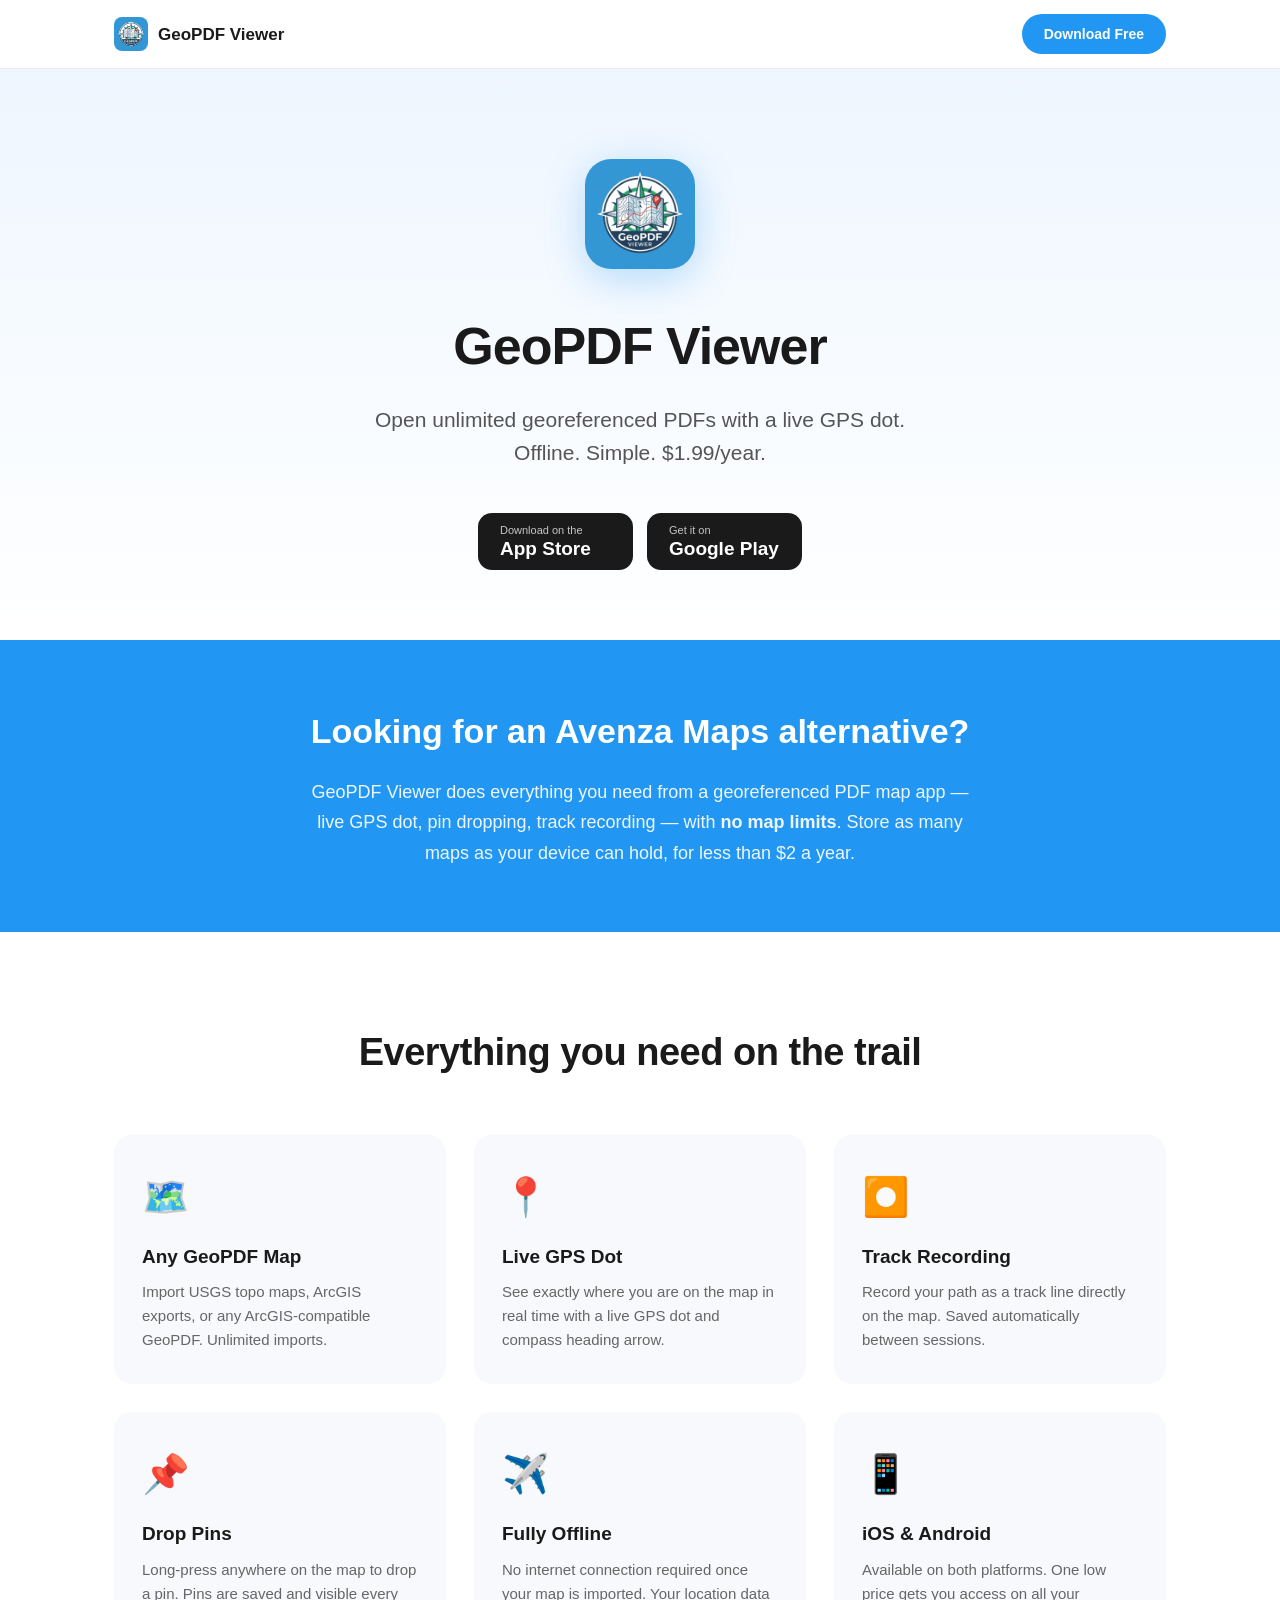
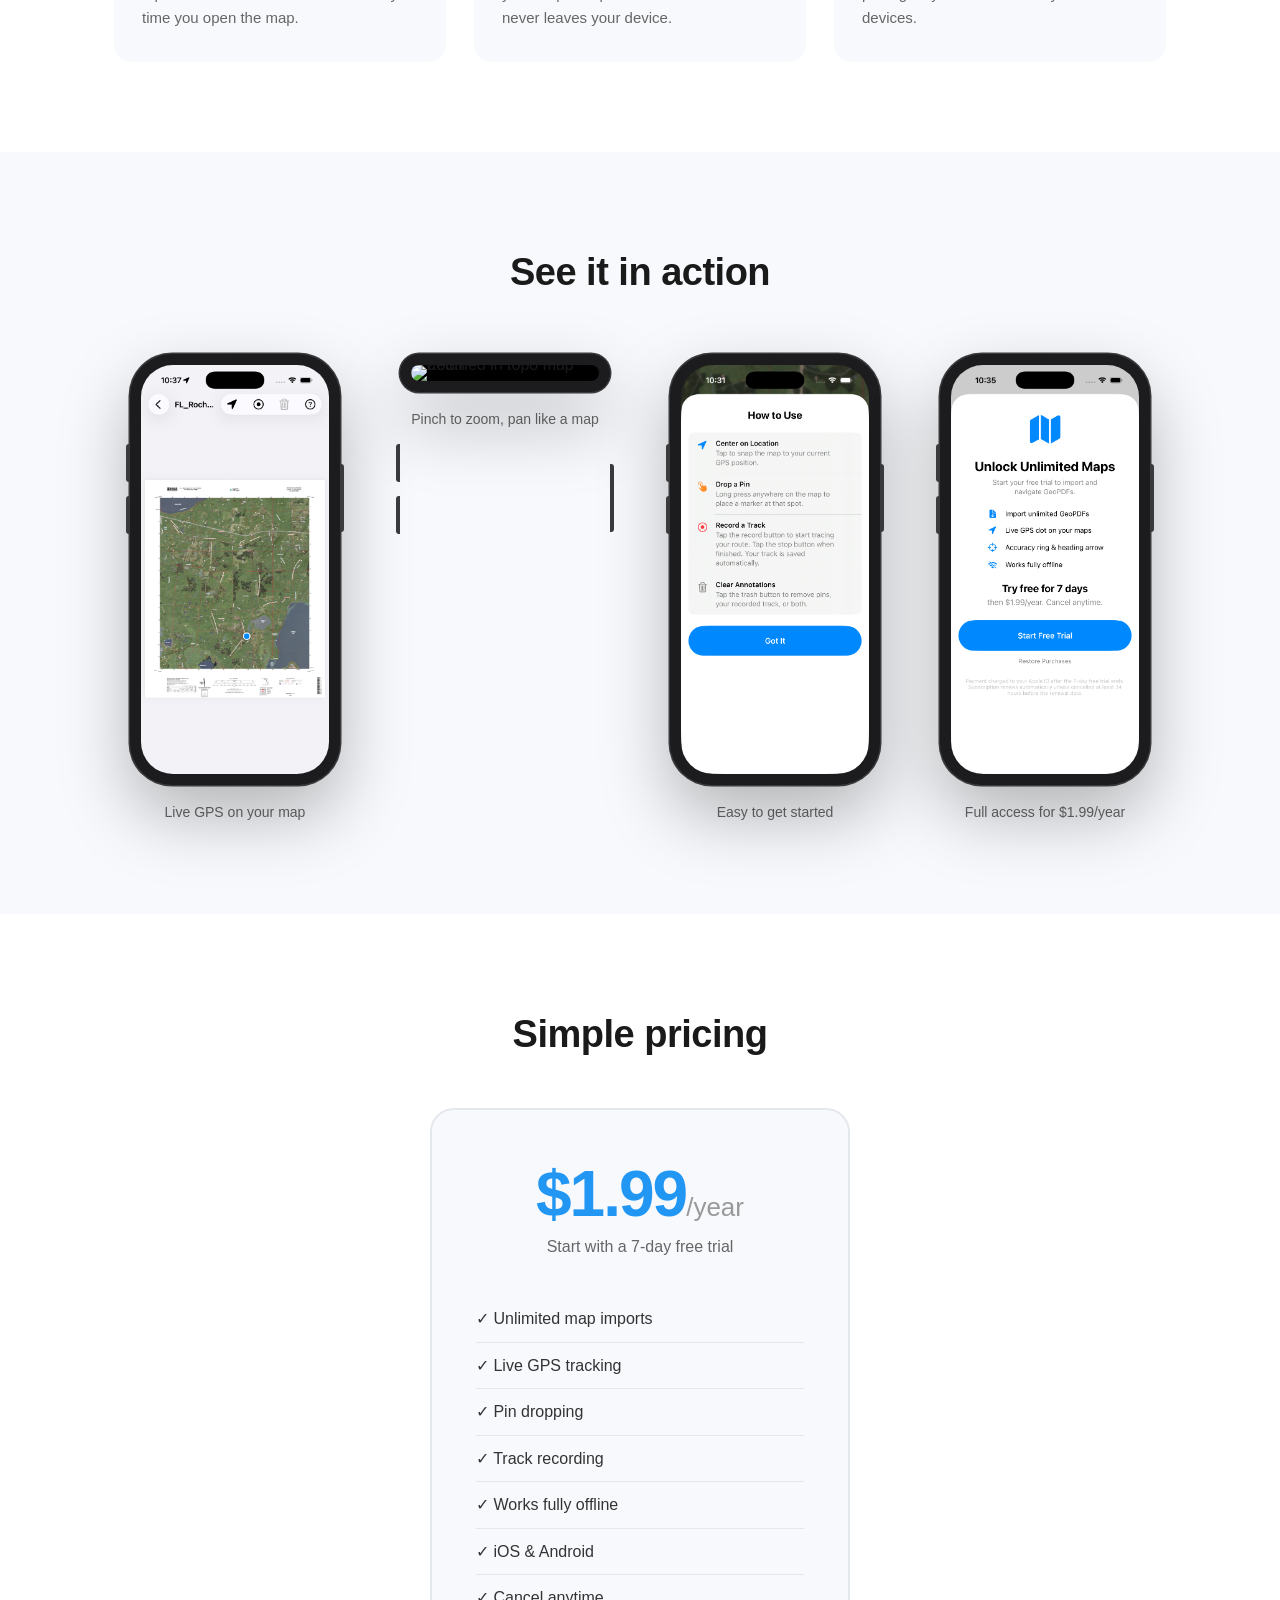
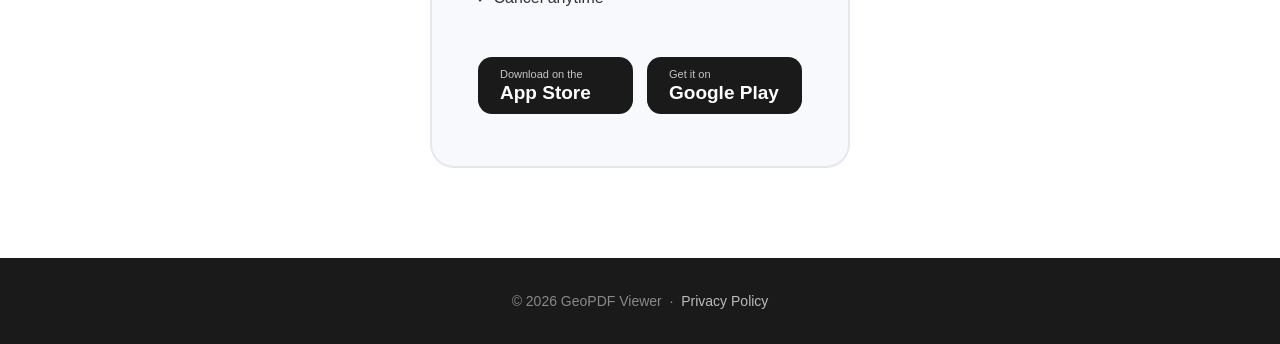
==== index.html @ 60905b90 "Add files via upload" ====
<!DOCTYPE html>
<html lang="en">
<head>
    <meta charset="UTF-8">
    <meta name="viewport" content="width=device-width, initial-scale=1.0">
    <title>GeoPDF Viewer — Offline Topo Maps with Live GPS</title>
    <meta name="description" content="GeoPDF Viewer lets you open any georeferenced PDF with a live GPS dot, pin dropping, and track recording. The best Avenza Maps alternative for iOS and Android. $1.99/year.">
    <meta name="keywords" content="GeoPDF viewer, Avenza replacement, Avenza Maps alternative, offline topo map app, USGS topo GPS, georeferenced PDF iOS Android">
    <link rel="icon" type="image/png" href="images/GeoPDFlogo.png">
    <link rel="stylesheet" href="style.css">
</head>
<body>

    <!-- NAV -->
    <nav>
        <div class="nav-inner">
            <div class="nav-logo">
                <img src="images/GeoPDFlogo.png" alt="GeoPDF Viewer">
                <span>GeoPDF Viewer</span>
            </div>
            <a href="#download" class="nav-cta">Download Free</a>
        </div>
    </nav>

    <!-- HERO -->
    <section class="hero">
        <div class="container">
            <img src="images/GeoPDFlogo.png" alt="GeoPDF Viewer App Icon" class="hero-icon">
            <h1>GeoPDF Viewer</h1>
            <p class="hero-subtitle">Open unlimited georeferenced PDFs with a live GPS dot.<br>Offline. Simple. $1.99/year.</p>
            <div class="download-buttons" id="download">
                <a href="#" class="store-btn">
                    <span class="store-label">Download on the</span>
                    <span class="store-name">App Store</span>
                </a>
                <a href="#" class="store-btn">
                    <span class="store-label">Get it on</span>
                    <span class="store-name">Google Play</span>
                </a>
            </div>
        </div>
    </section>

    <!-- AVENZA CALLOUT (SEO) -->
    <section class="callout">
        <div class="container">
            <h2>Looking for an Avenza Maps alternative?</h2>
            <p>GeoPDF Viewer does everything you need from a georeferenced PDF map app — live GPS dot, pin dropping, track recording — with <strong>no map limits</strong>. Store as many maps as your device can hold, for less than $2 a year.</p>
        </div>
    </section>

    <!-- FEATURES -->
    <section class="features">
        <div class="container">
            <h2>Everything you need on the trail</h2>
            <div class="features-grid">
                <div class="feature">
                    <div class="feature-icon">🗺️</div>
                    <h3>Any GeoPDF Map</h3>
                    <p>Import USGS topo maps, ArcGIS exports, or any ArcGIS-compatible GeoPDF. Unlimited imports.</p>
                </div>
                <div class="feature">
                    <div class="feature-icon">📍</div>
                    <h3>Live GPS Dot</h3>
                    <p>See exactly where you are on the map in real time with a live GPS dot and compass heading arrow.</p>
                </div>
                <div class="feature">
                    <div class="feature-icon">⏺️</div>
                    <h3>Track Recording</h3>
                    <p>Record your path as a track line directly on the map. Saved automatically between sessions.</p>
                </div>
                <div class="feature">
                    <div class="feature-icon">📌</div>
                    <h3>Drop Pins</h3>
                    <p>Long-press anywhere on the map to drop a pin. Pins are saved and visible every time you open the map.</p>
                </div>
                <div class="feature">
                    <div class="feature-icon">✈️</div>
                    <h3>Fully Offline</h3>
                    <p>No internet connection required once your map is imported. Your location data never leaves your device.</p>
                </div>
                <div class="feature">
                    <div class="feature-icon">📱</div>
                    <h3>iOS &amp; Android</h3>
                    <p>Available on both platforms. One low price gets you access on all your devices.</p>
                </div>
            </div>
        </div>
    </section>

    <!-- SCREENSHOTS -->
    <section class="screenshots">
        <div class="container">
            <h2>See it in action</h2>
            <div class="screenshots-grid">
                <div class="screenshot-item">
                    <div class="iphone-frame">
                        <div class="iphone-screen">
                            <img src="images/screenshot-map.png" alt="Georeferenced PDF map with live GPS dot">
                        </div>
                    </div>
                    <p class="caption">Live GPS on your map</p>
                </div>
                <div class="screenshot-item">
                    <div class="iphone-frame">
                        <div class="iphone-screen">
                            <img src="images/screenshot-zoom.png" alt="Zoomed in topo map detail">
                        </div>
                    </div>
                    <p class="caption">Pinch to zoom, pan like a map</p>
                </div>
                <div class="screenshot-item">
                    <div class="iphone-frame">
                        <div class="iphone-screen">
                            <img src="images/screenshot-tutorial.png" alt="App tutorial screen">
                        </div>
                    </div>
                    <p class="caption">Easy to get started</p>
                </div>
                <div class="screenshot-item">
                    <div class="iphone-frame">
                        <div class="iphone-screen">
                            <img src="images/screenshot-paywall.png" alt="Subscription screen showing $1.99 per year">
                        </div>
                    </div>
                    <p class="caption">Full access for $1.99/year</p>
                </div>
            </div>
        </div>
    </section>

    <!-- PRICING -->
    <section class="pricing">
        <div class="container">
            <h2>Simple pricing</h2>
            <div class="pricing-card">
                <div class="pricing-amount">$1.99<span>/year</span></div>
                <p class="pricing-trial">Start with a 7-day free trial</p>
                <ul class="pricing-list">
                    <li>✓ Unlimited map imports</li>
                    <li>✓ Live GPS tracking</li>
                    <li>✓ Pin dropping</li>
                    <li>✓ Track recording</li>
                    <li>✓ Works fully offline</li>
                    <li>✓ iOS &amp; Android</li>
                    <li>✓ Cancel anytime</li>
                </ul>
                <div class="download-buttons">
                    <a href="#" class="store-btn">
                        <span class="store-label">Download on the</span>
                        <span class="store-name">App Store</span>
                    </a>
                    <a href="#" class="store-btn">
                        <span class="store-label">Get it on</span>
                        <span class="store-name">Google Play</span>
                    </a>
                </div>
            </div>
        </div>
    </section>

    <!-- FOOTER -->
    <footer>
        <div class="container">
            <p>© 2026 GeoPDF Viewer &nbsp;·&nbsp; <a href="#">Privacy Policy</a></p>
        </div>
    </footer>

</body>
</html>
---- style.css ----
/* ── Reset ── */
*, *::before, *::after { margin: 0; padding: 0; box-sizing: border-box; }

body {
    font-family: -apple-system, BlinkMacSystemFont, 'Segoe UI', Roboto, sans-serif;
    color: #1a1a1a;
    background: #fff;
    line-height: 1.6;
}

.container {
    max-width: 1100px;
    margin: 0 auto;
    padding: 0 24px;
}

/* ── Nav ── */
nav {
    position: sticky;
    top: 0;
    background: rgba(255,255,255,0.92);
    backdrop-filter: blur(12px);
    -webkit-backdrop-filter: blur(12px);
    border-bottom: 1px solid #eee;
    z-index: 100;
    padding: 14px 0;
}

.nav-inner {
    max-width: 1100px;
    margin: 0 auto;
    padding: 0 24px;
    display: flex;
    align-items: center;
    justify-content: space-between;
}

.nav-logo {
    display: flex;
    align-items: center;
    gap: 10px;
    font-weight: 700;
    font-size: 17px;
    text-decoration: none;
    color: #1a1a1a;
}

.nav-logo img {
    width: 34px;
    height: 34px;
    border-radius: 8px;
}

.nav-cta {
    background: #2196F3;
    color: #fff;
    padding: 9px 22px;
    border-radius: 22px;
    text-decoration: none;
    font-weight: 600;
    font-size: 14px;
    transition: background 0.2s;
}

.nav-cta:hover { background: #1976D2; }

/* ── Hero ── */
.hero {
    text-align: center;
    padding: 90px 24px 70px;
    background: linear-gradient(180deg, #eef6ff 0%, #fff 100%);
}

.hero-icon {
    width: 110px;
    height: 110px;
    border-radius: 26px;
    box-shadow: 0 10px 40px rgba(33,150,243,0.3);
    margin-bottom: 28px;
}

.hero h1 {
    font-size: 52px;
    font-weight: 800;
    letter-spacing: -1px;
    margin-bottom: 16px;
}

.hero-subtitle {
    font-size: 21px;
    color: #555;
    margin-bottom: 44px;
    line-height: 1.55;
}

/* ── Download Buttons ── */
.download-buttons {
    display: flex;
    gap: 14px;
    justify-content: center;
    flex-wrap: wrap;
}

.store-btn {
    display: flex;
    flex-direction: column;
    align-items: flex-start;
    background: #1a1a1a;
    color: #fff;
    padding: 12px 22px;
    border-radius: 14px;
    text-decoration: none;
    min-width: 155px;
    transition: transform 0.2s, box-shadow 0.2s;
}

.store-btn:hover {
    transform: translateY(-3px);
    box-shadow: 0 10px 24px rgba(0,0,0,0.22);
}

.store-label {
    font-size: 11px;
    opacity: 0.75;
    line-height: 1;
    margin-bottom: 3px;
}

.store-name {
    font-size: 19px;
    font-weight: 700;
    line-height: 1;
}

/* ── Callout (Avenza SEO) ── */
.callout {
    background: #2196F3;
    color: #fff;
    padding: 64px 24px;
    text-align: center;
}

.callout h2 {
    font-size: 34px;
    font-weight: 700;
    margin-bottom: 18px;
}

.callout p {
    font-size: 18px;
    max-width: 680px;
    margin: 0 auto;
    opacity: 0.92;
    line-height: 1.7;
}

/* ── Features ── */
.features {
    padding: 90px 24px;
}

.features h2 {
    text-align: center;
    font-size: 38px;
    font-weight: 700;
    margin-bottom: 52px;
    letter-spacing: -0.5px;
}

.features-grid {
    display: grid;
    grid-template-columns: repeat(auto-fit, minmax(290px, 1fr));
    gap: 28px;
}

.feature {
    padding: 32px 28px;
    border-radius: 18px;
    background: #f7f9fc;
    transition: transform 0.2s;
}

.feature:hover { transform: translateY(-4px); }

.feature-icon {
    font-size: 38px;
    margin-bottom: 14px;
}

.feature h3 {
    font-size: 19px;
    font-weight: 700;
    margin-bottom: 8px;
}

.feature p {
    color: #666;
    font-size: 15px;
    line-height: 1.6;
}

/* ── Screenshots ── */
.screenshots {
    padding: 90px 24px;
    background: #f7f9fc;
}

.screenshots h2 {
    text-align: center;
    font-size: 38px;
    font-weight: 700;
    margin-bottom: 52px;
    letter-spacing: -0.5px;
}

.screenshots-grid {
    display: grid;
    grid-template-columns: repeat(4, 1fr);
    gap: 28px;
    align-items: start;
    justify-items: center;
}

.screenshot-item {
    display: flex;
    flex-direction: column;
    align-items: center;
    gap: 16px;
}

/* iPhone frame */
.iphone-frame {
    width: 100%;
    max-width: 210px;
    background: #1c1c1e;
    border-radius: 42px;
    padding: 11px;
    box-shadow:
        0 0 0 1.5px #3a3a3c,
        0 30px 70px rgba(0,0,0,0.28);
    position: relative;
}

/* power button */
.iphone-frame::before {
    content: '';
    position: absolute;
    right: -4px;
    top: 110px;
    width: 4px;
    height: 68px;
    background: #3a3a3c;
    border-radius: 0 3px 3px 0;
}

/* volume buttons */
.iphone-frame::after {
    content: '';
    position: absolute;
    left: -4px;
    top: 90px;
    width: 4px;
    height: 38px;
    background: #3a3a3c;
    border-radius: 3px 0 0 3px;
    box-shadow: 0 52px 0 #3a3a3c;
}

.iphone-screen {
    border-radius: 32px;
    overflow: hidden;
    background: #000;
    line-height: 0;
}

.iphone-screen img {
    width: 100%;
    height: auto;
    display: block;
}

.caption {
    font-size: 14px;
    color: #666;
    font-weight: 500;
    text-align: center;
}

/* ── Pricing ── */
.pricing {
    padding: 90px 24px;
    text-align: center;
}

.pricing h2 {
    font-size: 38px;
    font-weight: 700;
    margin-bottom: 44px;
    letter-spacing: -0.5px;
}

.pricing-card {
    max-width: 420px;
    margin: 0 auto;
    background: #f7f9fc;
    border-radius: 24px;
    padding: 52px 44px;
    border: 2px solid #e4e8ed;
}

.pricing-amount {
    font-size: 64px;
    font-weight: 800;
    color: #2196F3;
    letter-spacing: -2px;
    line-height: 1;
    margin-bottom: 8px;
}

.pricing-amount span {
    font-size: 26px;
    color: #999;
    font-weight: 400;
    letter-spacing: 0;
}

.pricing-trial {
    color: #666;
    font-size: 16px;
    margin-bottom: 36px;
}

.pricing-list {
    list-style: none;
    text-align: left;
    margin-bottom: 36px;
}

.pricing-list li {
    padding: 10px 0;
    border-bottom: 1px solid #e4e8ed;
    font-size: 16px;
    color: #333;
}

.pricing-list li:last-child { border-bottom: none; }

/* ── Footer ── */
footer {
    background: #1a1a1a;
    color: #888;
    padding: 32px 24px;
    text-align: center;
    font-size: 14px;
}

footer a {
    color: #bbb;
    text-decoration: none;
}

footer a:hover { color: #fff; }

/* ── Responsive ── */
@media (max-width: 900px) {
    .screenshots-grid {
        grid-template-columns: repeat(2, 1fr);
    }
}

@media (max-width: 600px) {
    .hero h1 { font-size: 38px; }
    .hero-subtitle { font-size: 17px; }
    .callout h2 { font-size: 26px; }
    .callout p { font-size: 16px; }
    .features h2, .screenshots h2, .pricing h2 { font-size: 30px; }
    .screenshots-grid { grid-template-columns: repeat(2, 1fr); gap: 16px; }
    .iphone-frame { border-radius: 32px; padding: 9px; }
    .iphone-screen { border-radius: 24px; }
    .pricing-card { padding: 40px 28px; }
}
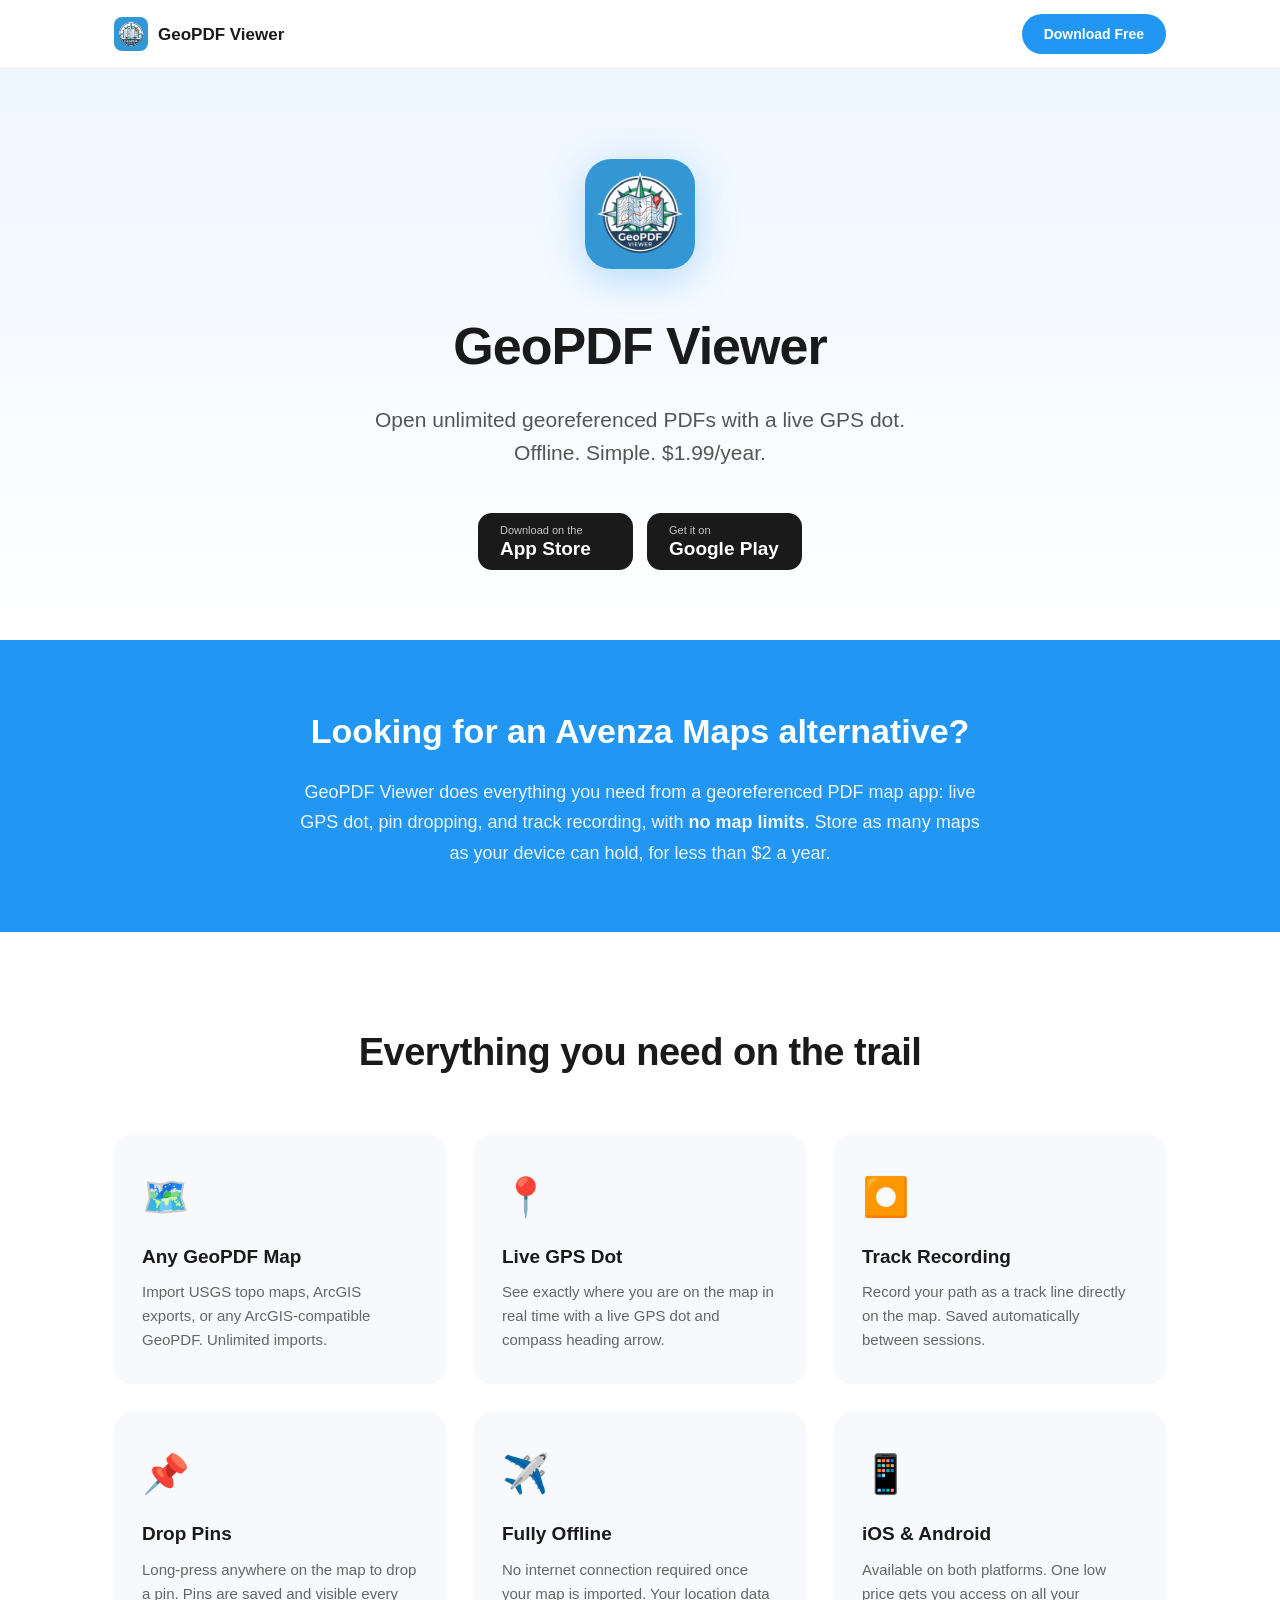
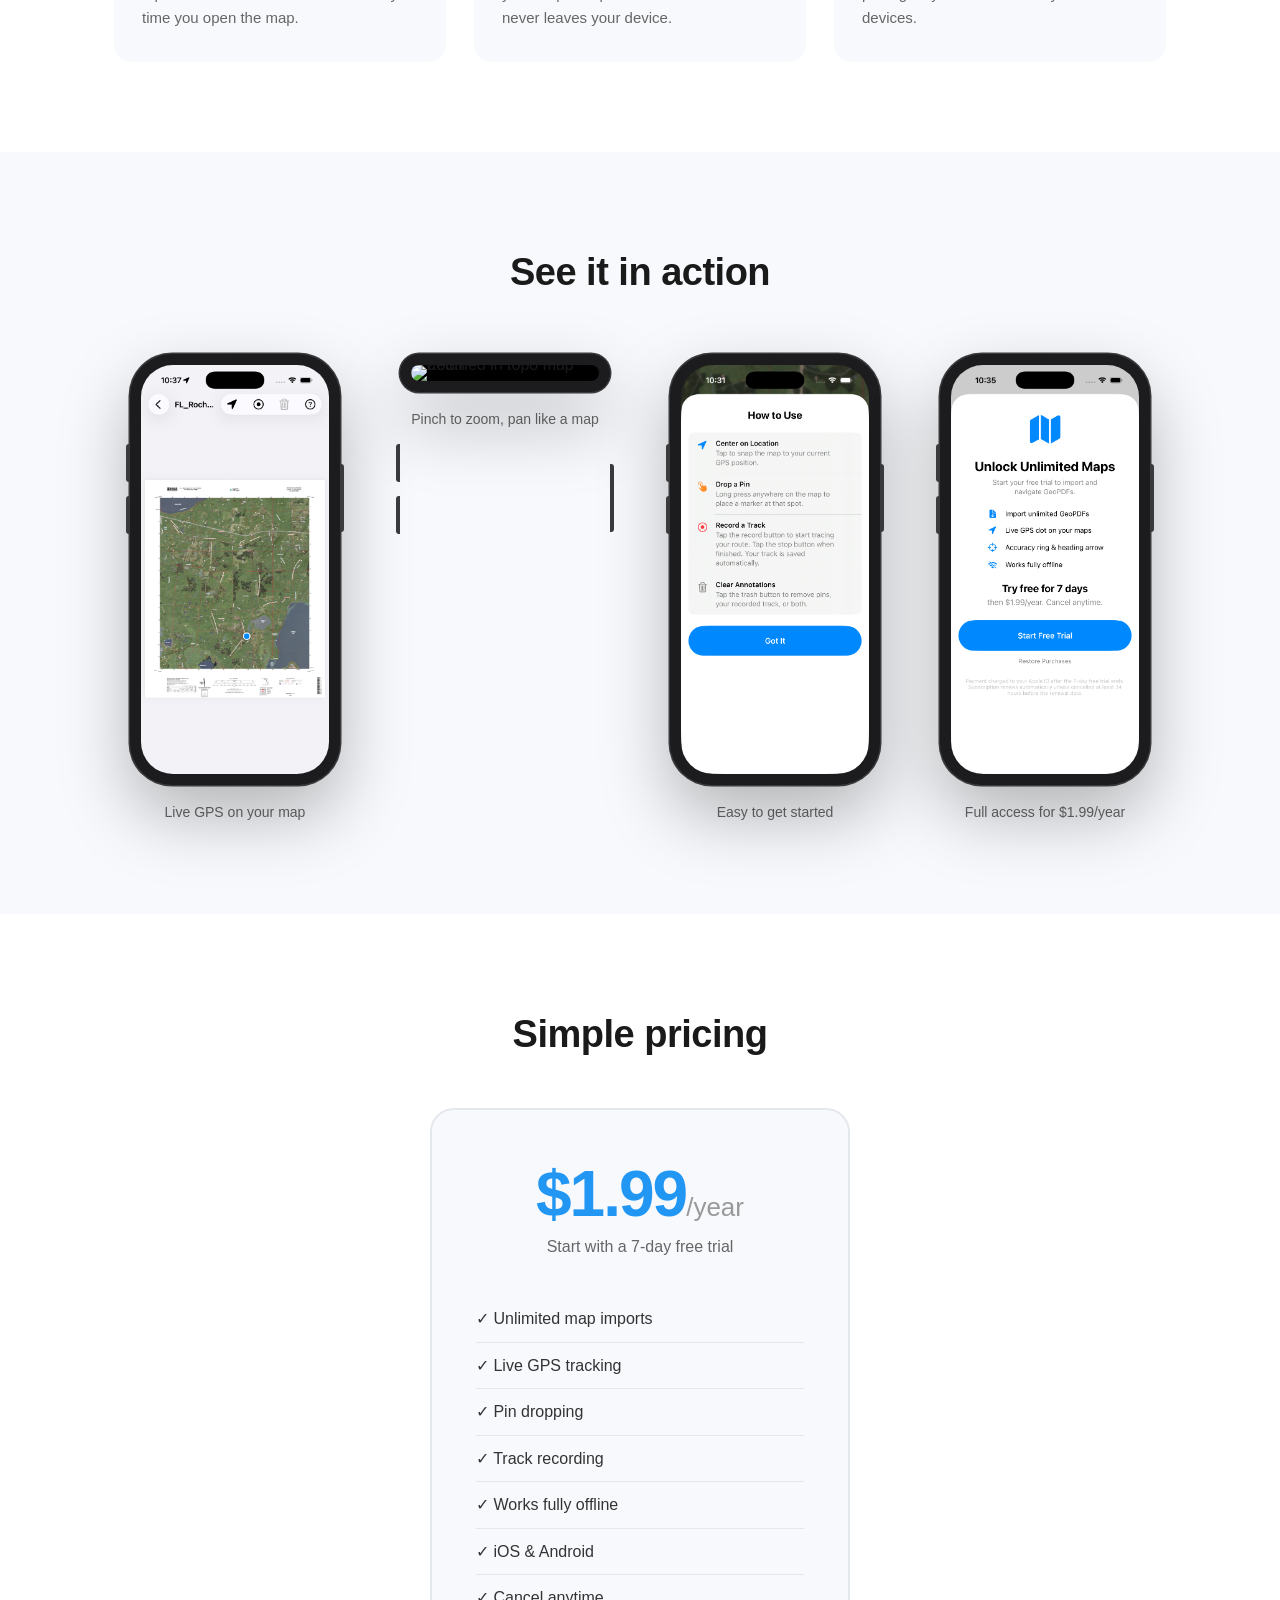
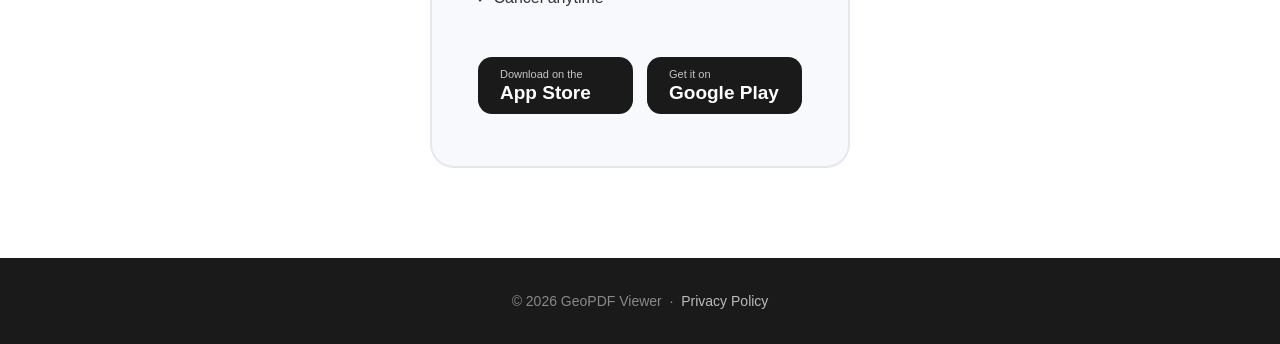
==== commit 2a369d7a: "Add files via upload" ====
--- a/index.html
+++ b/index.html
@@ -3,7 +3,7 @@
 <head>
     <meta charset="UTF-8">
     <meta name="viewport" content="width=device-width, initial-scale=1.0">
-    <title>GeoPDF Viewer — Offline Topo Maps with Live GPS</title>
+    <title>GeoPDF Viewer: Offline Topo Maps with Live GPS</title>
     <meta name="description" content="GeoPDF Viewer lets you open any georeferenced PDF with a live GPS dot, pin dropping, and track recording. The best Avenza Maps alternative for iOS and Android. $1.99/year.">
     <meta name="keywords" content="GeoPDF viewer, Avenza replacement, Avenza Maps alternative, offline topo map app, USGS topo GPS, georeferenced PDF iOS Android">
     <link rel="icon" type="image/png" href="images/GeoPDFlogo.png">
@@ -45,7 +45,7 @@
     <section class="callout">
         <div class="container">
             <h2>Looking for an Avenza Maps alternative?</h2>
-            <p>GeoPDF Viewer does everything you need from a georeferenced PDF map app — live GPS dot, pin dropping, track recording — with <strong>no map limits</strong>. Store as many maps as your device can hold, for less than $2 a year.</p>
+            <p>GeoPDF Viewer does everything you need from a georeferenced PDF map app: live GPS dot, pin dropping, and track recording, with <strong>no map limits</strong>. Store as many maps as your device can hold, for less than $2 a year.</p>
         </div>
     </section>
 
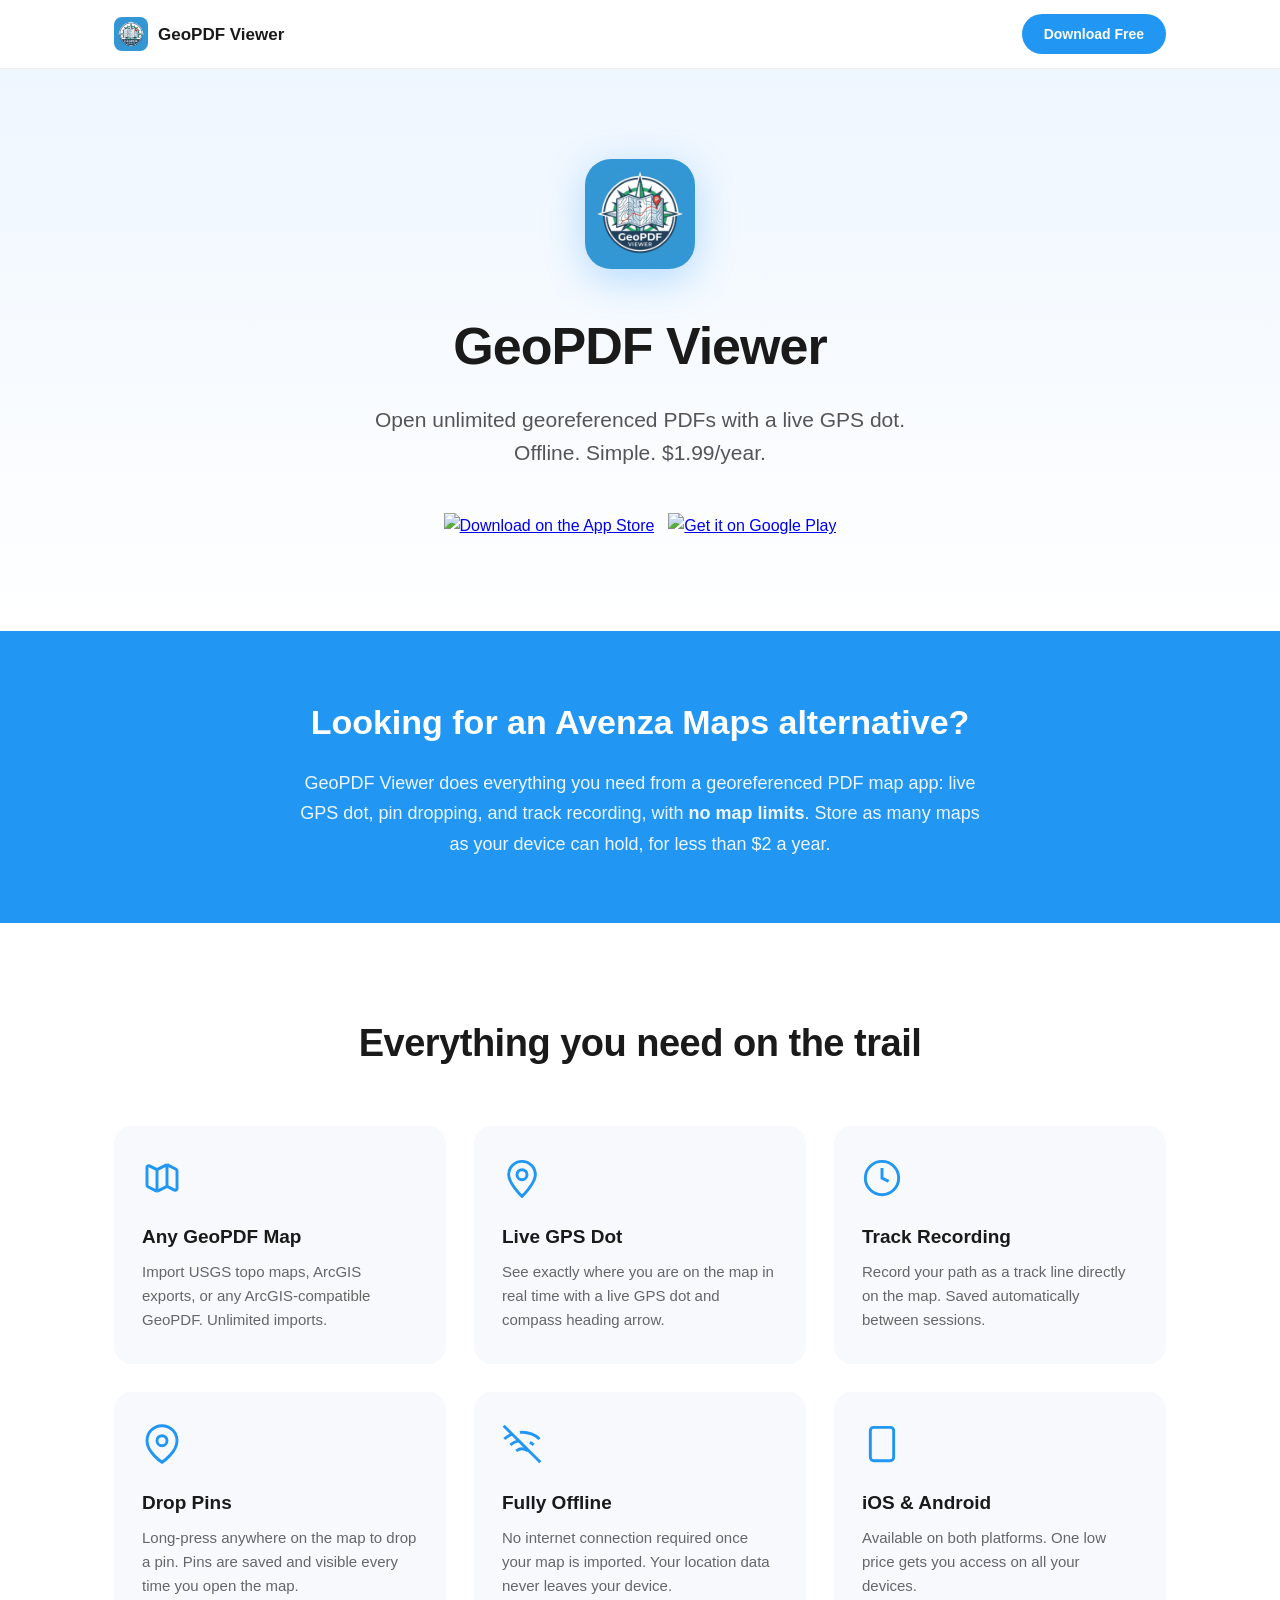
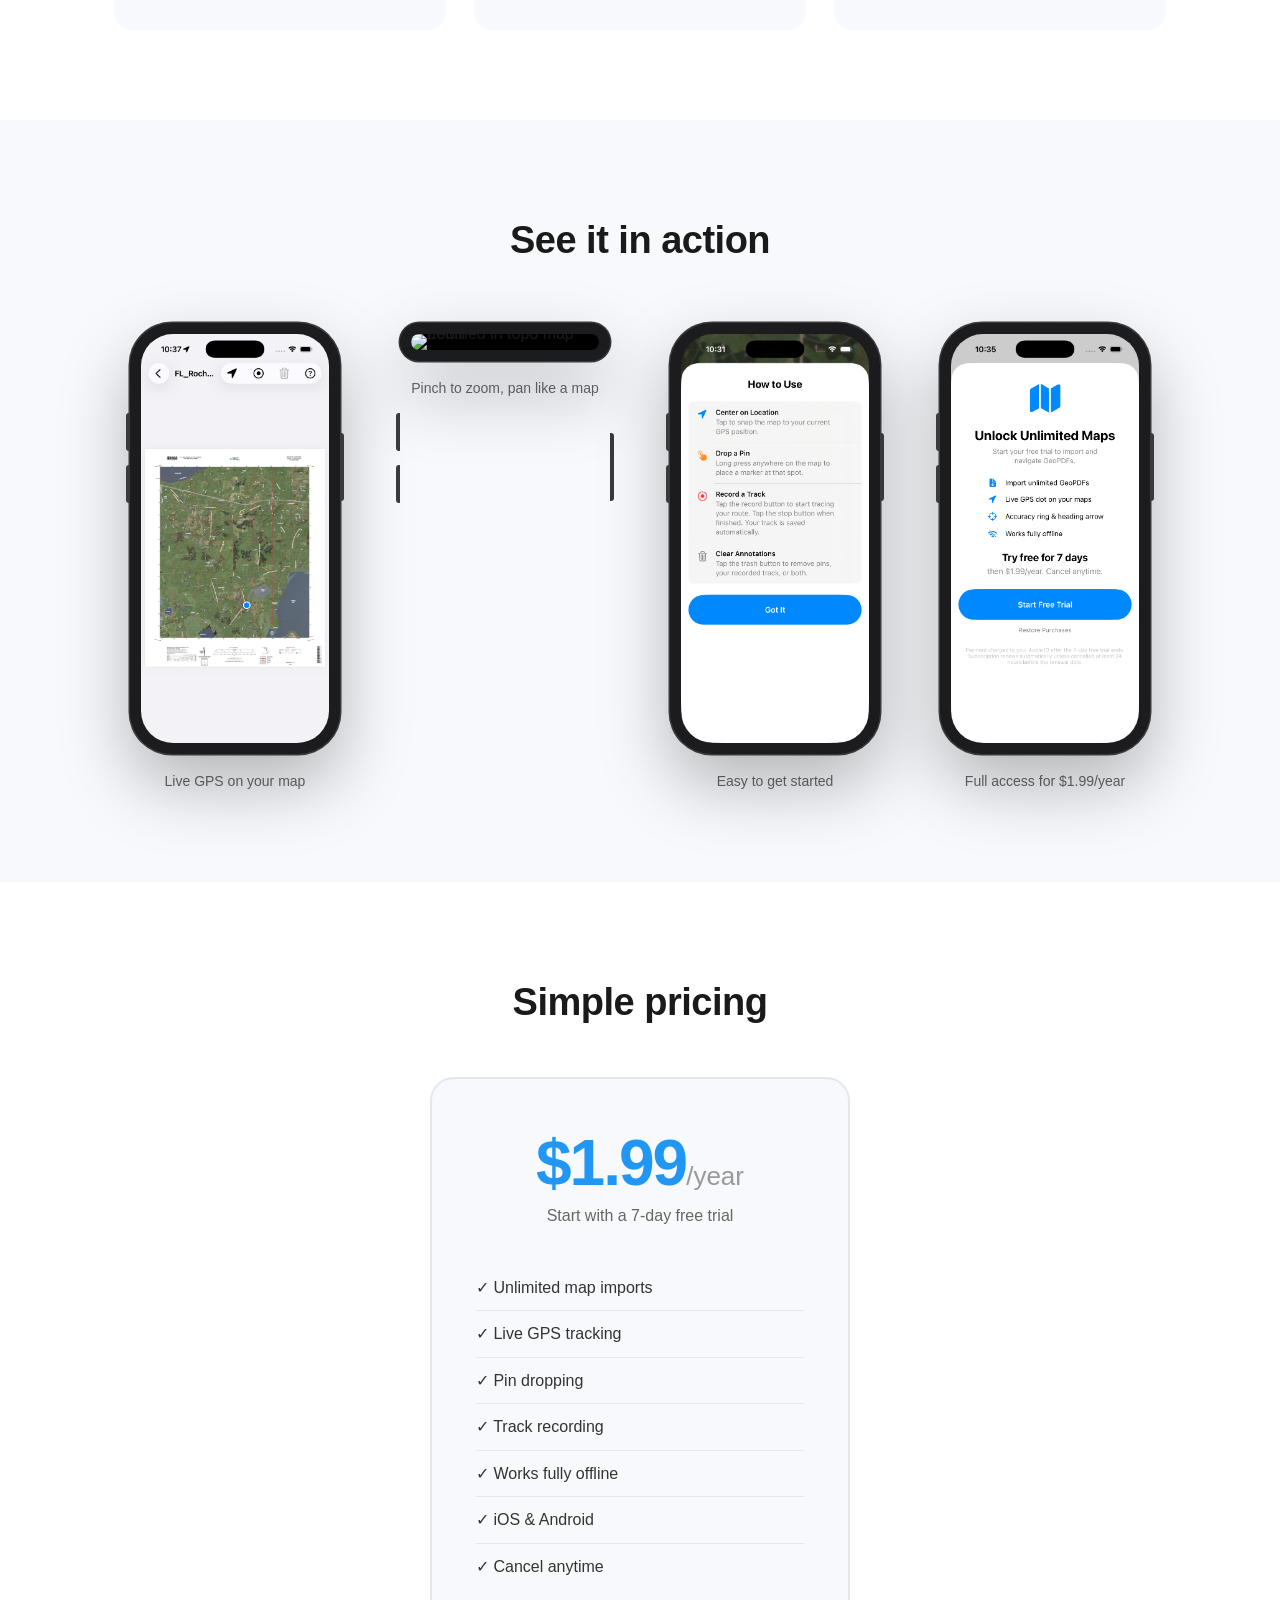
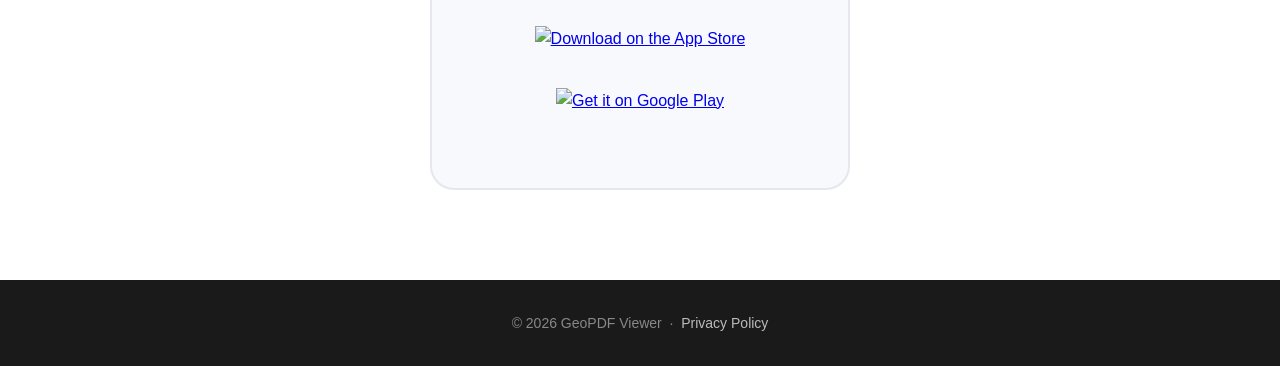
==== commit 124c6573: "Add files via upload" ====
--- a/index.html
+++ b/index.html
@@ -7,6 +7,11 @@
     <meta name="description" content="GeoPDF Viewer lets you open any georeferenced PDF with a live GPS dot, pin dropping, and track recording. The best Avenza Maps alternative for iOS and Android. $1.99/year.">
     <meta name="keywords" content="GeoPDF viewer, Avenza replacement, Avenza Maps alternative, offline topo map app, USGS topo GPS, georeferenced PDF iOS Android">
     <link rel="icon" type="image/png" href="images/GeoPDFlogo.png">
+    <meta property="og:title" content="GeoPDF Viewer">
+    <meta property="og:description" content="Offline topo maps with live GPS. Unlimited maps. $1.99/year.">
+    <meta property="og:image" content="https://www.geopdfviewer.com/images/GeoPDFlogo.png">
+    <meta property="og:url" content="https://www.geopdfviewer.com">
+    <meta property="og:type" content="website">
     <link rel="stylesheet" href="style.css">
 </head>
 <body>
@@ -28,14 +33,12 @@
             <img src="images/GeoPDFlogo.png" alt="GeoPDF Viewer App Icon" class="hero-icon">
             <h1>GeoPDF Viewer</h1>
             <p class="hero-subtitle">Open unlimited georeferenced PDFs with a live GPS dot.<br>Offline. Simple. $1.99/year.</p>
-            <div class="download-buttons" id="download">
-                <a href="#" class="store-btn">
-                    <span class="store-label">Download on the</span>
-                    <span class="store-name">App Store</span>
+            <div class="download-buttons">
+                <a href="#" class="badge-btn">
+                    <img src="https://developer.apple.com/assets/elements/badges/download-on-the-app-store.svg" alt="Download on the App Store" height="48">
                 </a>
-                <a href="#" class="store-btn">
-                    <span class="store-label">Get it on</span>
-                    <span class="store-name">Google Play</span>
+                <a href="#" class="badge-btn">
+                    <img src="https://play.google.com/intl/en_us/badges/static/images/badges/en_badge_web_generic.png" alt="Get it on Google Play" height="48">
                 </a>
             </div>
         </div>
@@ -55,32 +58,44 @@
             <h2>Everything you need on the trail</h2>
             <div class="features-grid">
                 <div class="feature">
-                    <div class="feature-icon">🗺️</div>
+                    <div class="feature-icon">
+                        <svg viewBox="0 0 24 24" fill="none" stroke="currentColor" stroke-width="1.75"><path d="M9 20l-5.447-2.724A1 1 0 013 16.382V5.618a1 1 0 011.447-.894L9 7m0 13l6-3m-6 3V7m6 10l4.553 2.276A1 1 0 0021 18.382V7.618a1 1 0 00-.553-.894L15 4m0 13V4m0 0L9 7"/></svg>
+                    </div>
                     <h3>Any GeoPDF Map</h3>
                     <p>Import USGS topo maps, ArcGIS exports, or any ArcGIS-compatible GeoPDF. Unlimited imports.</p>
                 </div>
                 <div class="feature">
-                    <div class="feature-icon">📍</div>
+                    <div class="feature-icon">
+                        <svg viewBox="0 0 24 24" fill="none" stroke="currentColor" stroke-width="1.75"><circle cx="12" cy="10" r="3"/><path d="M12 2a8 8 0 00-8 8c0 5.25 8 13 8 13s8-7.75 8-13a8 8 0 00-8-8z"/></svg>
+                    </div>
                     <h3>Live GPS Dot</h3>
                     <p>See exactly where you are on the map in real time with a live GPS dot and compass heading arrow.</p>
                 </div>
                 <div class="feature">
-                    <div class="feature-icon">⏺️</div>
+                    <div class="feature-icon">
+                        <svg viewBox="0 0 24 24" fill="none" stroke="currentColor" stroke-width="1.75"><circle cx="12" cy="12" r="10"/><polyline points="12 6 12 12 16 14"/></svg>
+                    </div>
                     <h3>Track Recording</h3>
                     <p>Record your path as a track line directly on the map. Saved automatically between sessions.</p>
                 </div>
                 <div class="feature">
-                    <div class="feature-icon">📌</div>
+                    <div class="feature-icon">
+                        <svg viewBox="0 0 24 24" fill="none" stroke="currentColor" stroke-width="1.75"><path d="M21 10c0 7-9 13-9 13S3 17 3 10a9 9 0 0118 0z"/><circle cx="12" cy="10" r="3"/></svg>
+                    </div>
                     <h3>Drop Pins</h3>
                     <p>Long-press anywhere on the map to drop a pin. Pins are saved and visible every time you open the map.</p>
                 </div>
                 <div class="feature">
-                    <div class="feature-icon">✈️</div>
+                    <div class="feature-icon">
+                        <svg viewBox="0 0 24 24" fill="none" stroke="currentColor" stroke-width="1.75"><line x1="1" y1="1" x2="23" y2="23"/><path d="M16.72 11.06A10.94 10.94 0 0119 12.55"/><path d="M5 12.55a10.94 10.94 0 015.17-2.39"/><path d="M10.71 5.05A16 16 0 0122.56 9"/><path d="M1.42 9a15.91 15.91 0 014.7-2.88"/><path d="M8.53 16.11a6 6 0 016.95 0"/><line x1="12" y1="20" x2="12.01" y2="20"/></svg>
+                    </div>
                     <h3>Fully Offline</h3>
                     <p>No internet connection required once your map is imported. Your location data never leaves your device.</p>
                 </div>
                 <div class="feature">
-                    <div class="feature-icon">📱</div>
+                    <div class="feature-icon">
+                        <svg viewBox="0 0 24 24" fill="none" stroke="currentColor" stroke-width="1.75"><rect x="5" y="2" width="14" height="20" rx="2" ry="2"/><line x1="12" y1="18" x2="12.01" y2="18"/></svg>
+                    </div>
                     <h3>iOS &amp; Android</h3>
                     <p>Available on both platforms. One low price gets you access on all your devices.</p>
                 </div>
@@ -130,7 +145,7 @@
     </section>
 
     <!-- PRICING -->
-    <section class="pricing">
+    <section class="pricing" id="download">
         <div class="container">
             <h2>Simple pricing</h2>
             <div class="pricing-card">
@@ -146,13 +161,11 @@
                     <li>✓ Cancel anytime</li>
                 </ul>
                 <div class="download-buttons">
-                    <a href="#" class="store-btn">
-                        <span class="store-label">Download on the</span>
-                        <span class="store-name">App Store</span>
+                    <a href="#" class="badge-btn">
+                        <img src="https://developer.apple.com/assets/elements/badges/download-on-the-app-store.svg" alt="Download on the App Store" height="48">
                     </a>
-                    <a href="#" class="store-btn">
-                        <span class="store-label">Get it on</span>
-                        <span class="store-name">Google Play</span>
+                    <a href="#" class="badge-btn">
+                        <img src="https://play.google.com/intl/en_us/badges/static/images/badges/en_badge_web_generic.png" alt="Get it on Google Play" height="48">
                     </a>
                 </div>
             </div>
--- a/style.css
+++ b/style.css
@@ -101,35 +101,20 @@
     flex-wrap: wrap;
 }
 
-.store-btn {
-    display: flex;
-    flex-direction: column;
-    align-items: flex-start;
-    background: #1a1a1a;
-    color: #fff;
-    padding: 12px 22px;
-    border-radius: 14px;
-    text-decoration: none;
-    min-width: 155px;
-    transition: transform 0.2s, box-shadow 0.2s;
-}
-
-.store-btn:hover {
+.badge-btn {
+    display: inline-block;
+    transition: transform 0.2s, opacity 0.2s;
+}
+
+.badge-btn:hover {
     transform: translateY(-3px);
-    box-shadow: 0 10px 24px rgba(0,0,0,0.22);
-}
-
-.store-label {
-    font-size: 11px;
-    opacity: 0.75;
-    line-height: 1;
-    margin-bottom: 3px;
-}
-
-.store-name {
-    font-size: 19px;
-    font-weight: 700;
-    line-height: 1;
+    opacity: 0.85;
+}
+
+.badge-btn img {
+    display: block;
+    height: 48px;
+    width: auto;
 }
 
 /* ── Callout (Avenza SEO) ── */
@@ -183,8 +168,13 @@
 .feature:hover { transform: translateY(-4px); }
 
 .feature-icon {
-    font-size: 38px;
-    margin-bottom: 14px;
+    margin-bottom: 16px;
+}
+
+.feature-icon svg {
+    width: 40px;
+    height: 40px;
+    color: #2196F3;
 }
 
 .feature h3 {
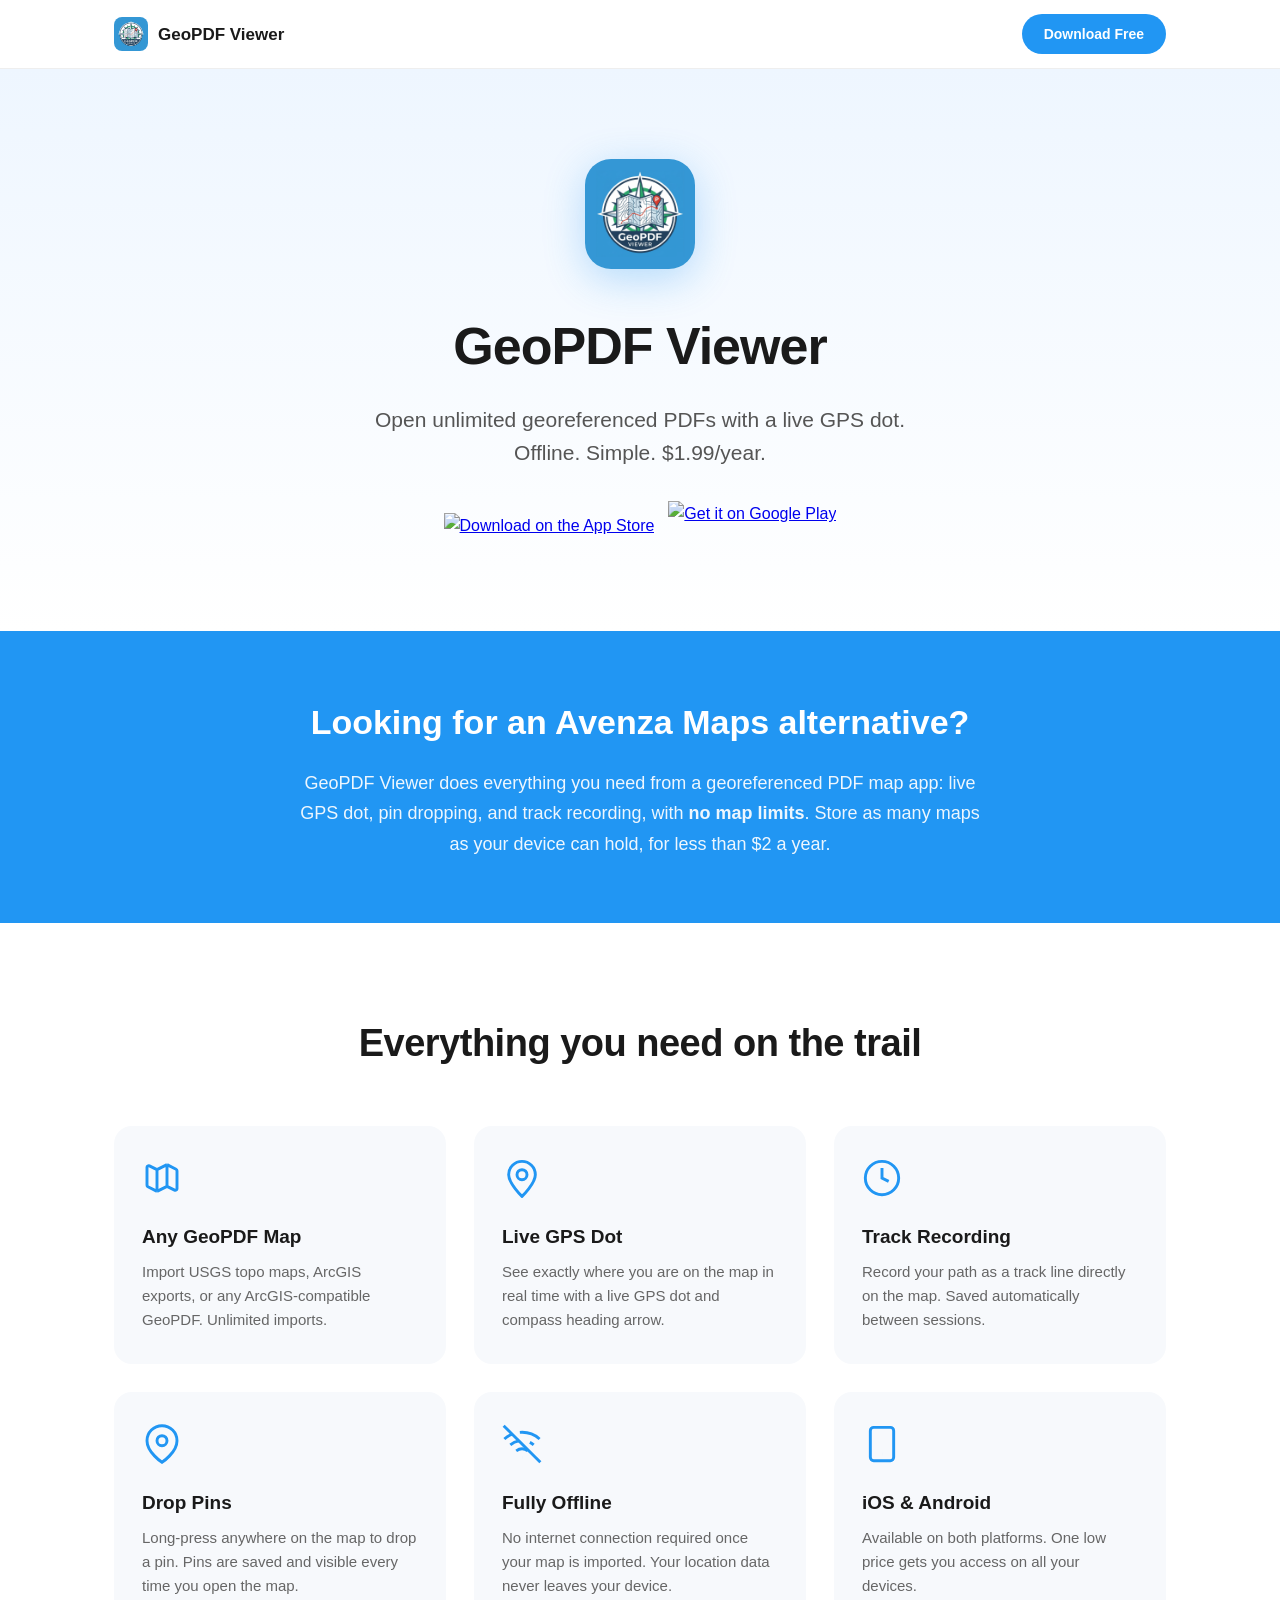
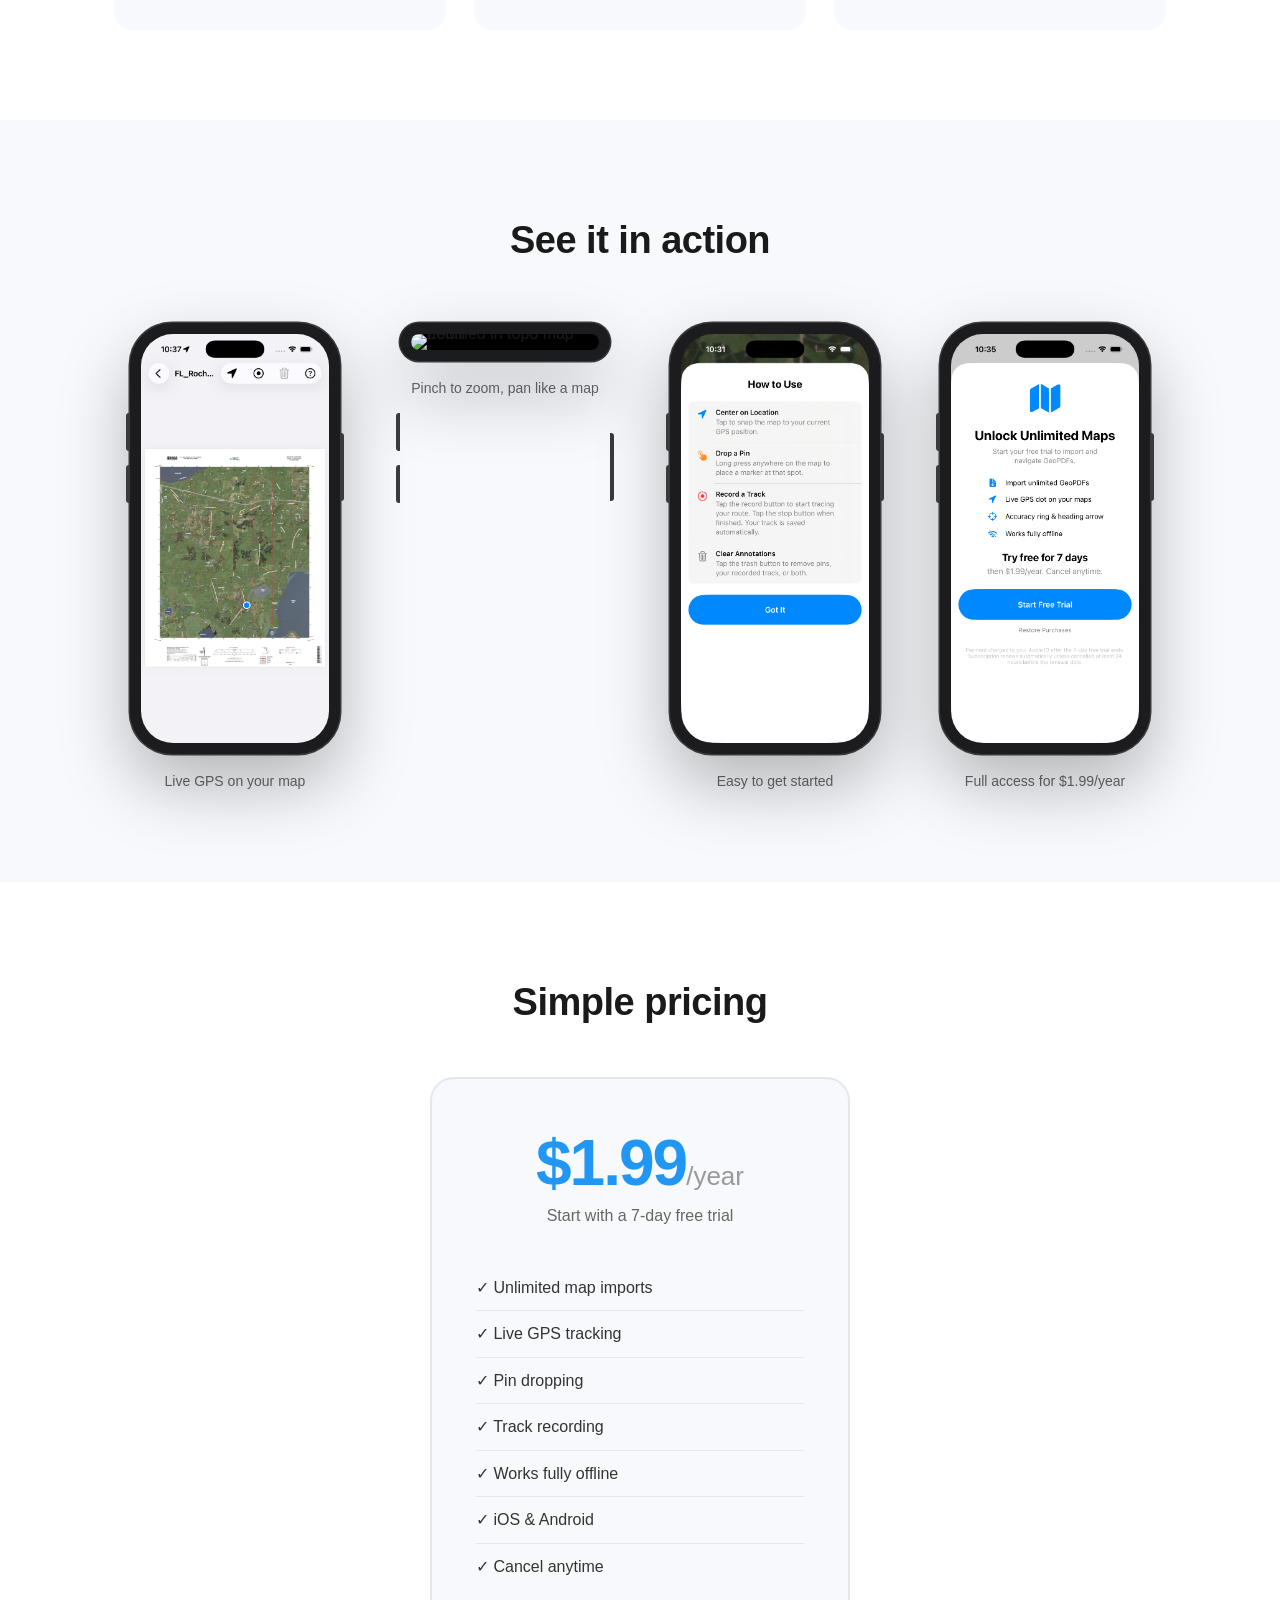
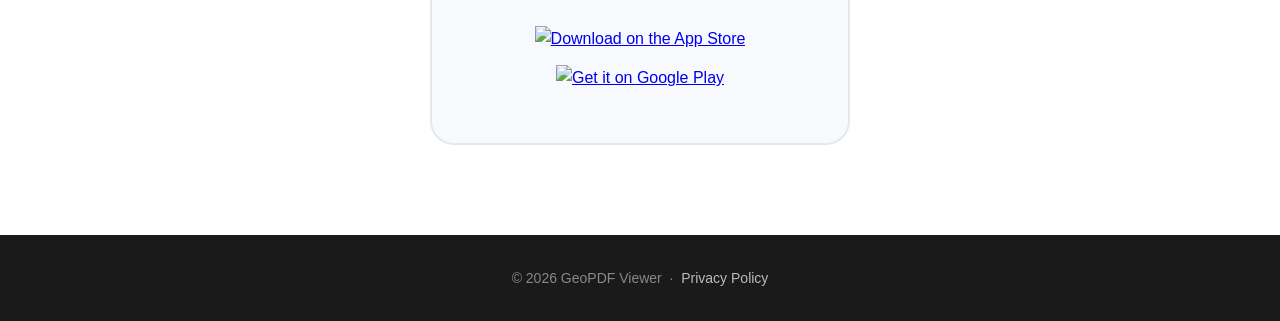
==== commit c2541f65: "Add files via upload" ====
--- a/index.html
+++ b/index.html
@@ -35,10 +35,10 @@
             <p class="hero-subtitle">Open unlimited georeferenced PDFs with a live GPS dot.<br>Offline. Simple. $1.99/year.</p>
             <div class="download-buttons">
                 <a href="#" class="badge-btn">
-                    <img src="https://developer.apple.com/assets/elements/badges/download-on-the-app-store.svg" alt="Download on the App Store" height="48">
+                    <img src="https://developer.apple.com/assets/elements/badges/download-on-the-app-store.svg" alt="Download on the App Store" class="badge-apple">
                 </a>
                 <a href="#" class="badge-btn">
-                    <img src="https://play.google.com/intl/en_us/badges/static/images/badges/en_badge_web_generic.png" alt="Get it on Google Play" height="48">
+                    <img src="https://play.google.com/intl/en_us/badges/static/images/badges/en_badge_web_generic.png" alt="Get it on Google Play" class="badge-google">
                 </a>
             </div>
         </div>
--- a/style.css
+++ b/style.css
@@ -111,10 +111,17 @@
     opacity: 0.85;
 }
 
-.badge-btn img {
+.badge-apple {
     display: block;
     height: 48px;
     width: auto;
+}
+
+.badge-google {
+    display: block;
+    height: 71px;
+    width: auto;
+    margin: -12px 0;
 }
 
 /* ── Callout (Avenza SEO) ── */
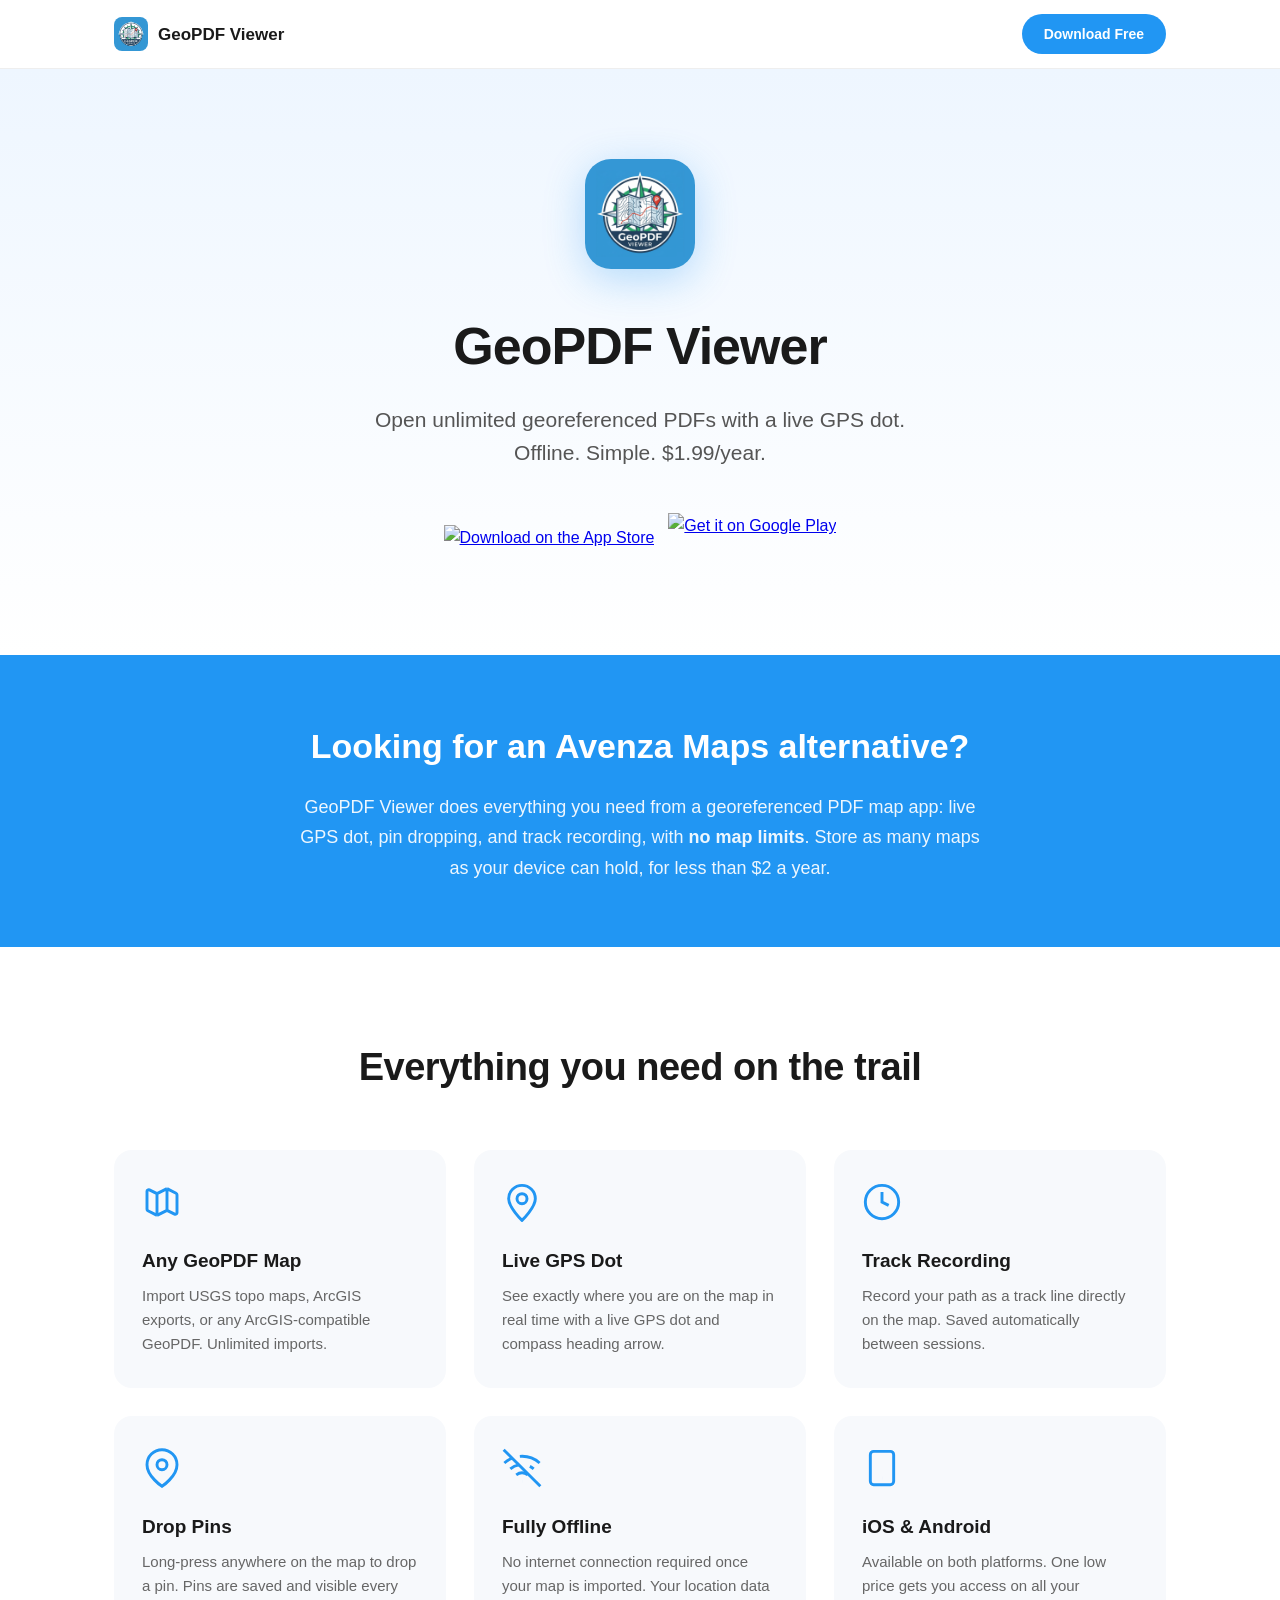
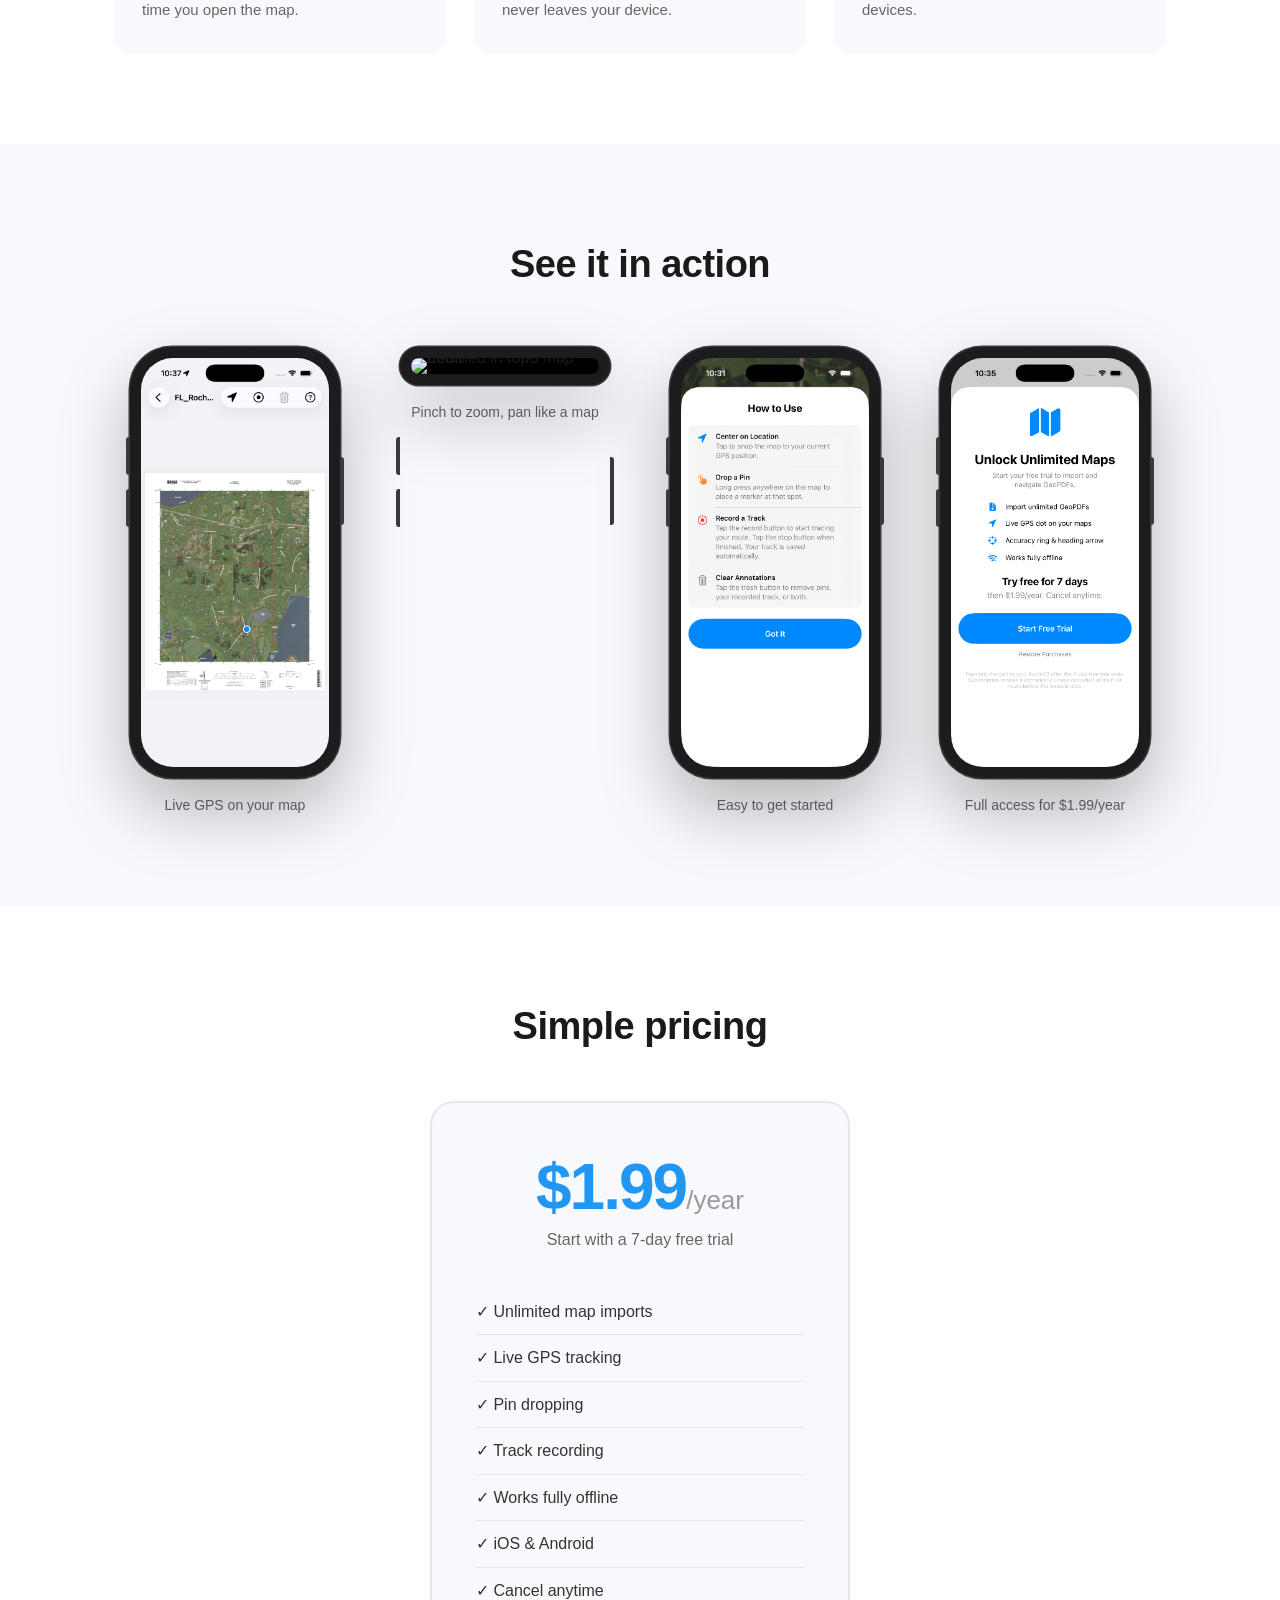
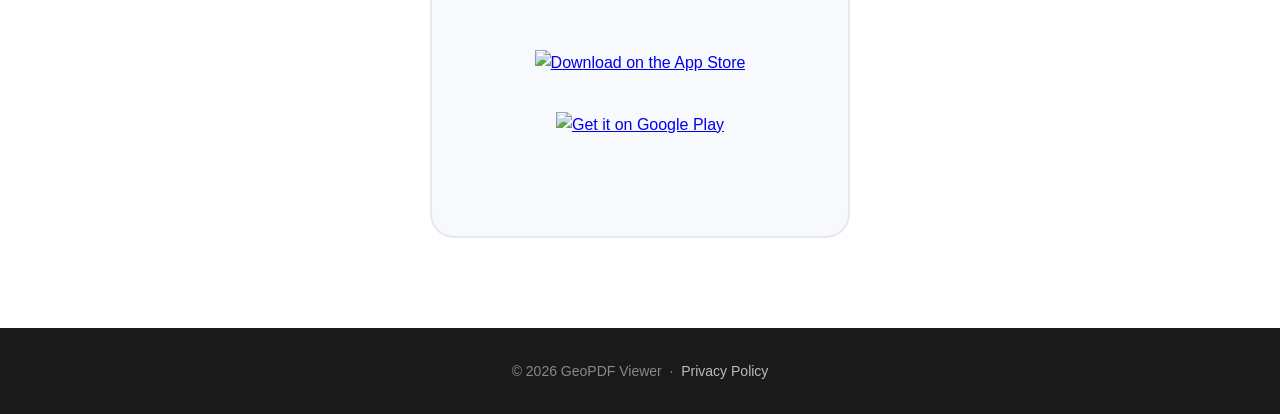
==== commit 037e28b6: "Add files via upload" ====
--- a/index.html
+++ b/index.html
@@ -162,10 +162,10 @@
                 </ul>
                 <div class="download-buttons">
                     <a href="#" class="badge-btn">
-                        <img src="https://developer.apple.com/assets/elements/badges/download-on-the-app-store.svg" alt="Download on the App Store" height="48">
+                        <img src="https://developer.apple.com/assets/elements/badges/download-on-the-app-store.svg" alt="Download on the App Store" class="badge-apple">
                     </a>
                     <a href="#" class="badge-btn">
-                        <img src="https://play.google.com/intl/en_us/badges/static/images/badges/en_badge_web_generic.png" alt="Get it on Google Play" height="48">
+                        <img src="https://play.google.com/intl/en_us/badges/static/images/badges/en_badge_web_generic.png" alt="Get it on Google Play" class="badge-google">
                     </a>
                 </div>
             </div>
--- a/style.css
+++ b/style.css
@@ -98,6 +98,7 @@
     display: flex;
     gap: 14px;
     justify-content: center;
+    align-items: center;
     flex-wrap: wrap;
 }
 
@@ -119,9 +120,8 @@
 
 .badge-google {
     display: block;
-    height: 71px;
+    height: 72px;
     width: auto;
-    margin: -12px 0;
 }
 
 /* ── Callout (Avenza SEO) ── */
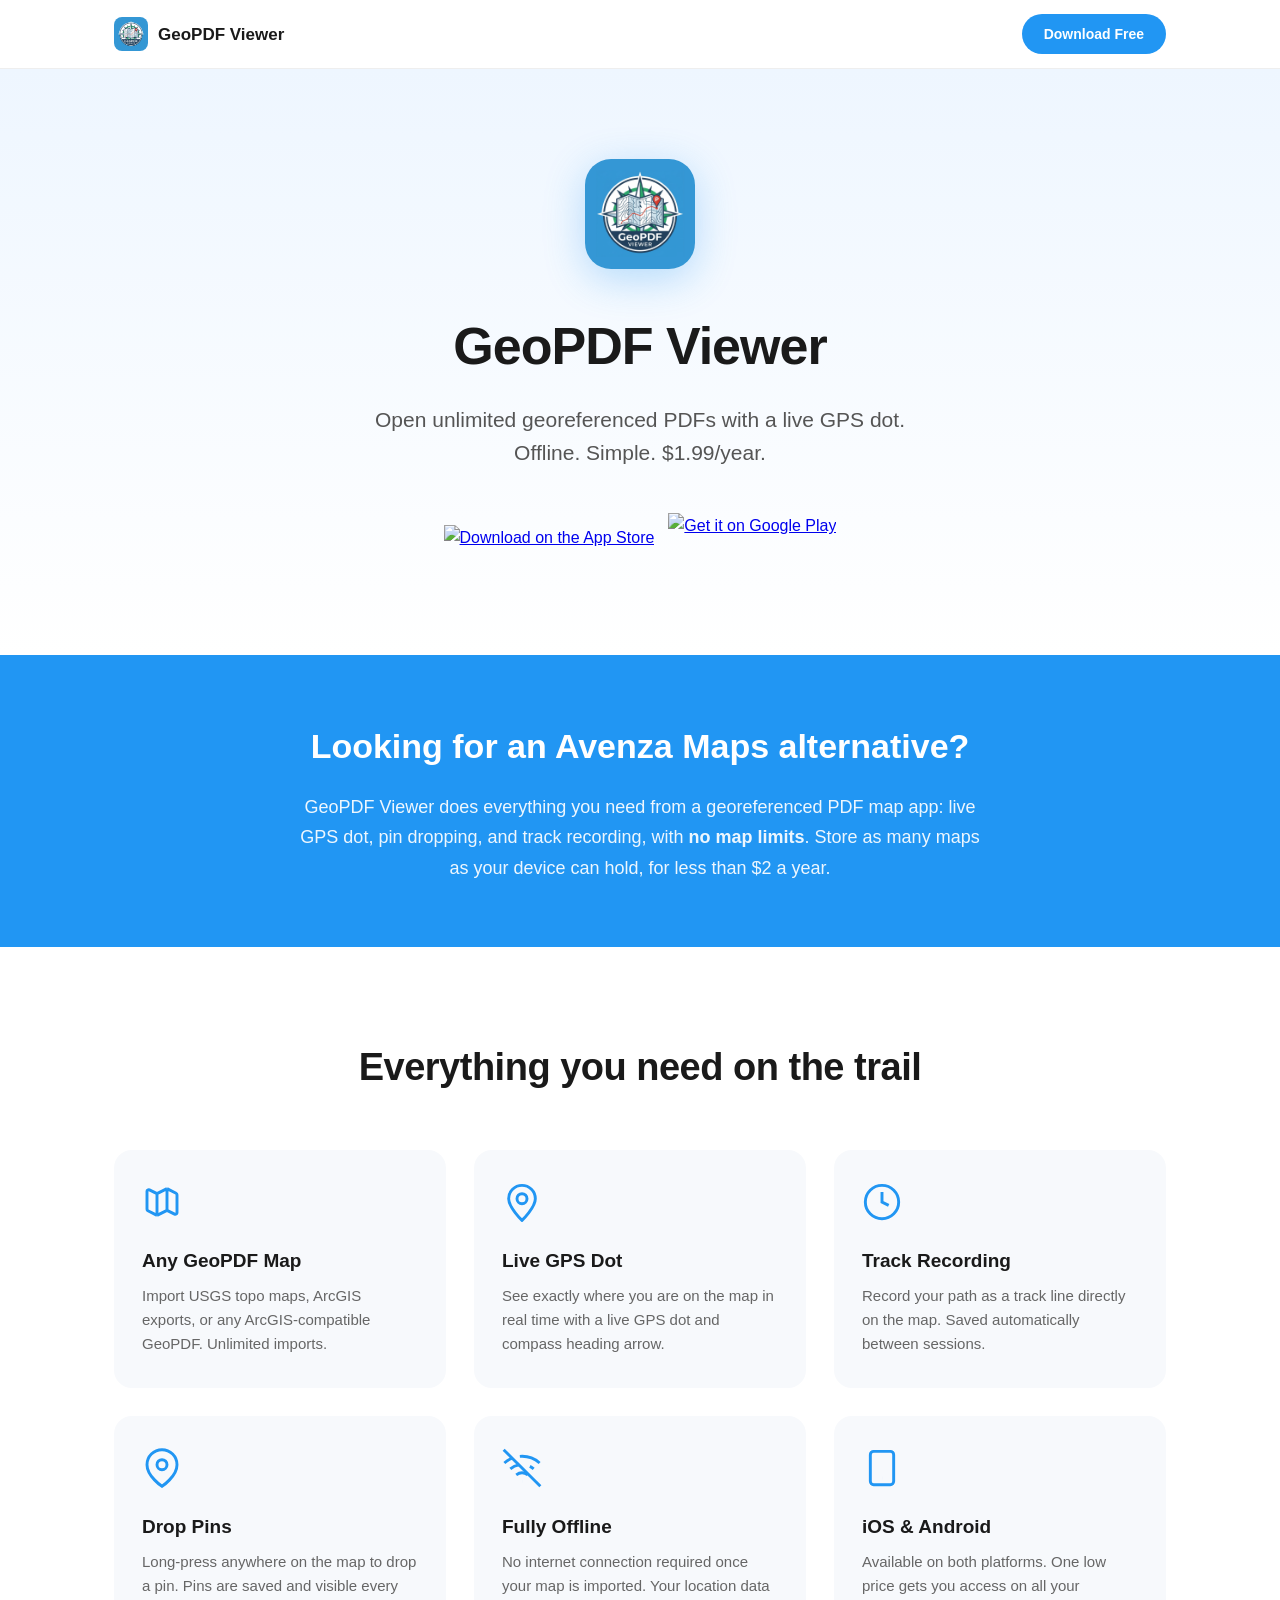
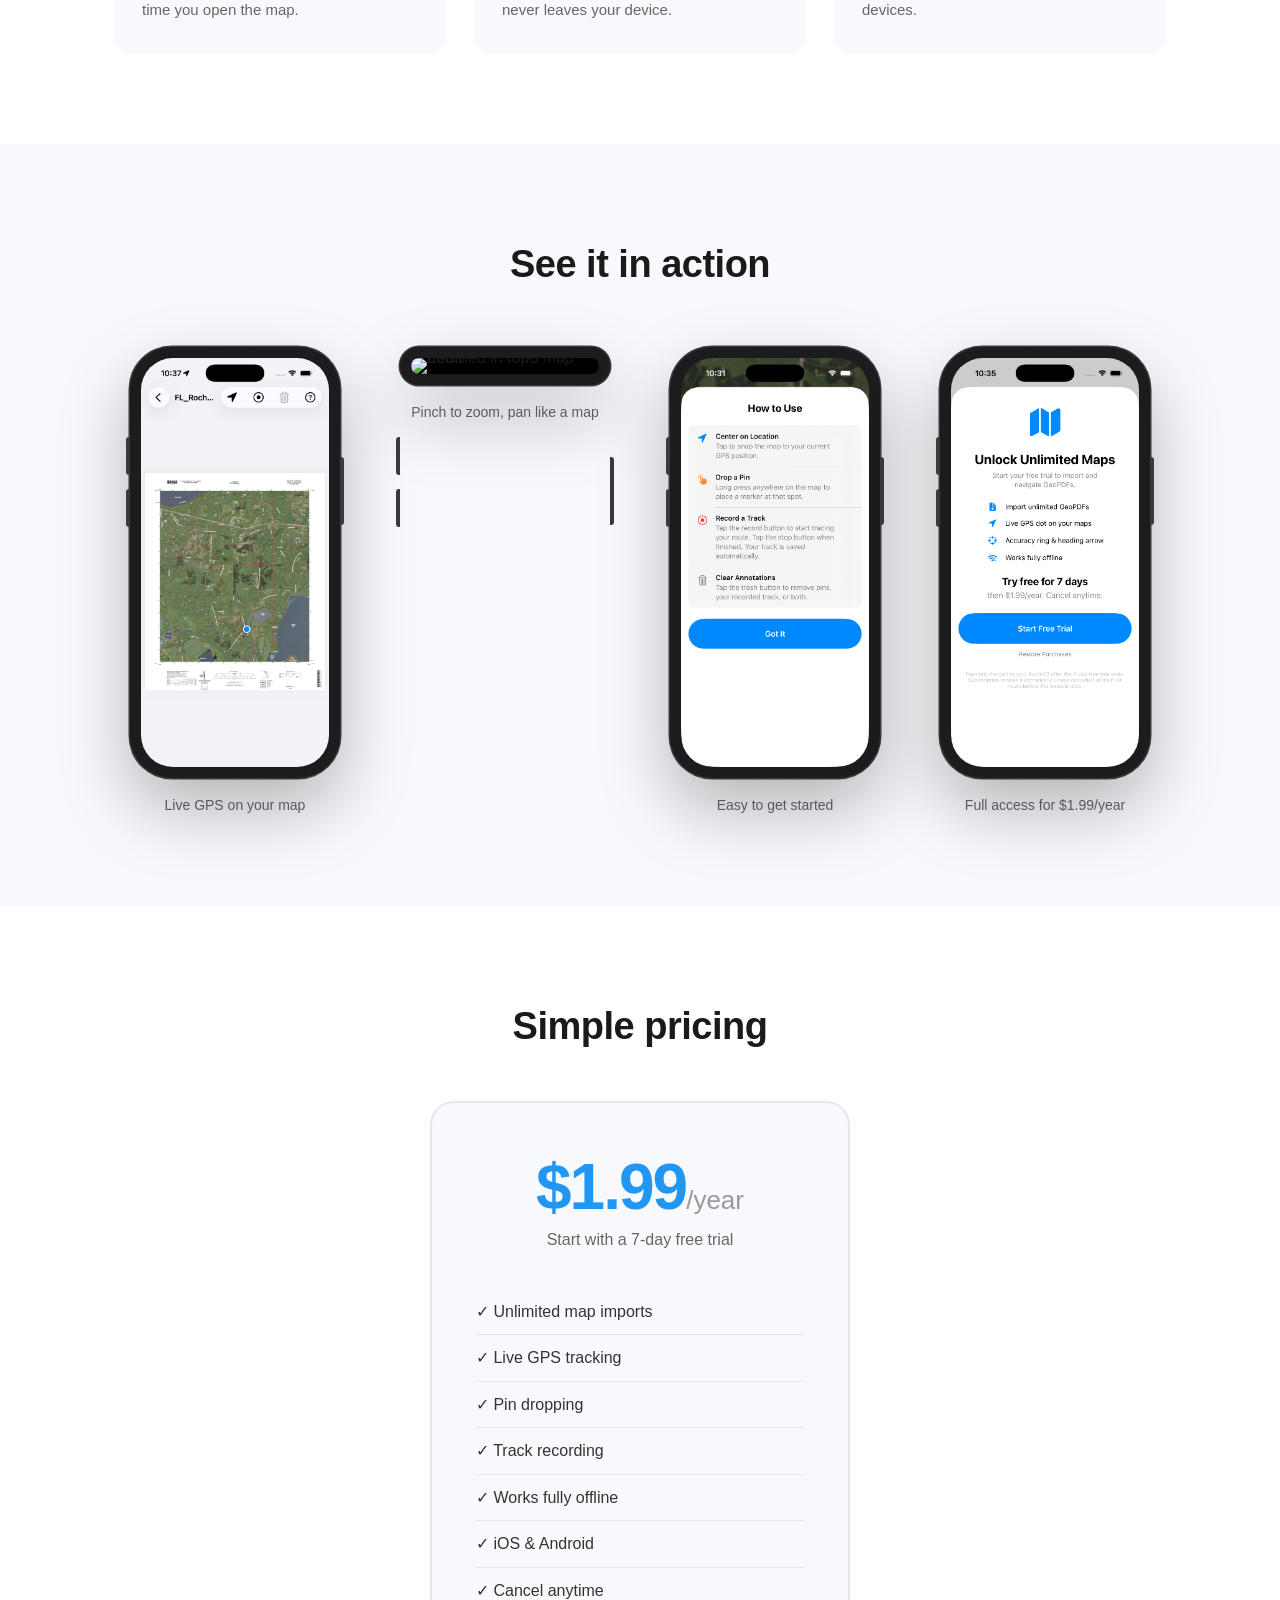
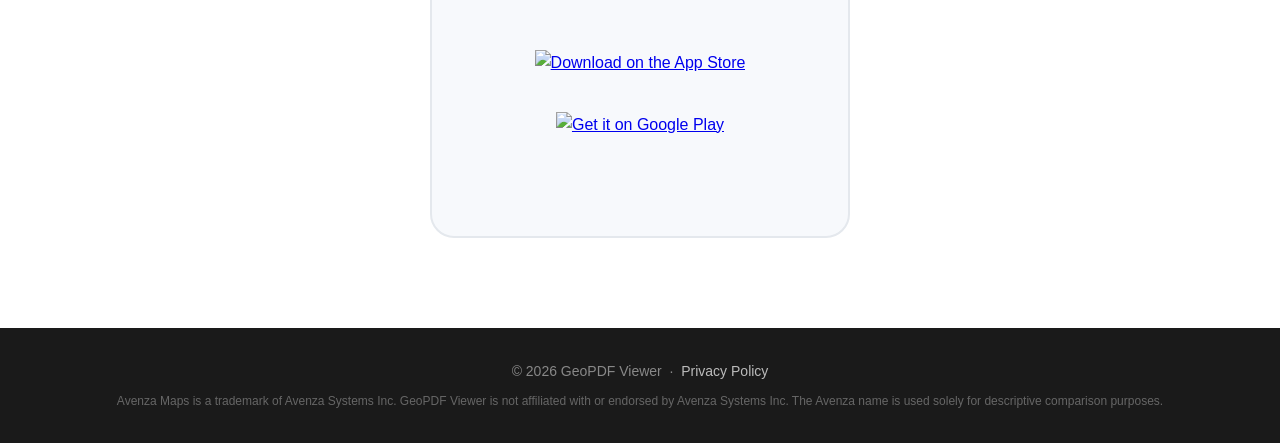
==== commit 8dfd461d: "Add files via upload" ====
--- a/index.html
+++ b/index.html
@@ -176,6 +176,7 @@
     <footer>
         <div class="container">
             <p>© 2026 GeoPDF Viewer &nbsp;·&nbsp; <a href="#">Privacy Policy</a></p>
+            <p style="margin-top:10px;font-size:12px;color:#666;">Avenza Maps is a trademark of Avenza Systems Inc. GeoPDF Viewer is not affiliated with or endorsed by Avenza Systems Inc. The Avenza name is used solely for descriptive comparison purposes.</p>
         </div>
     </footer>
 
